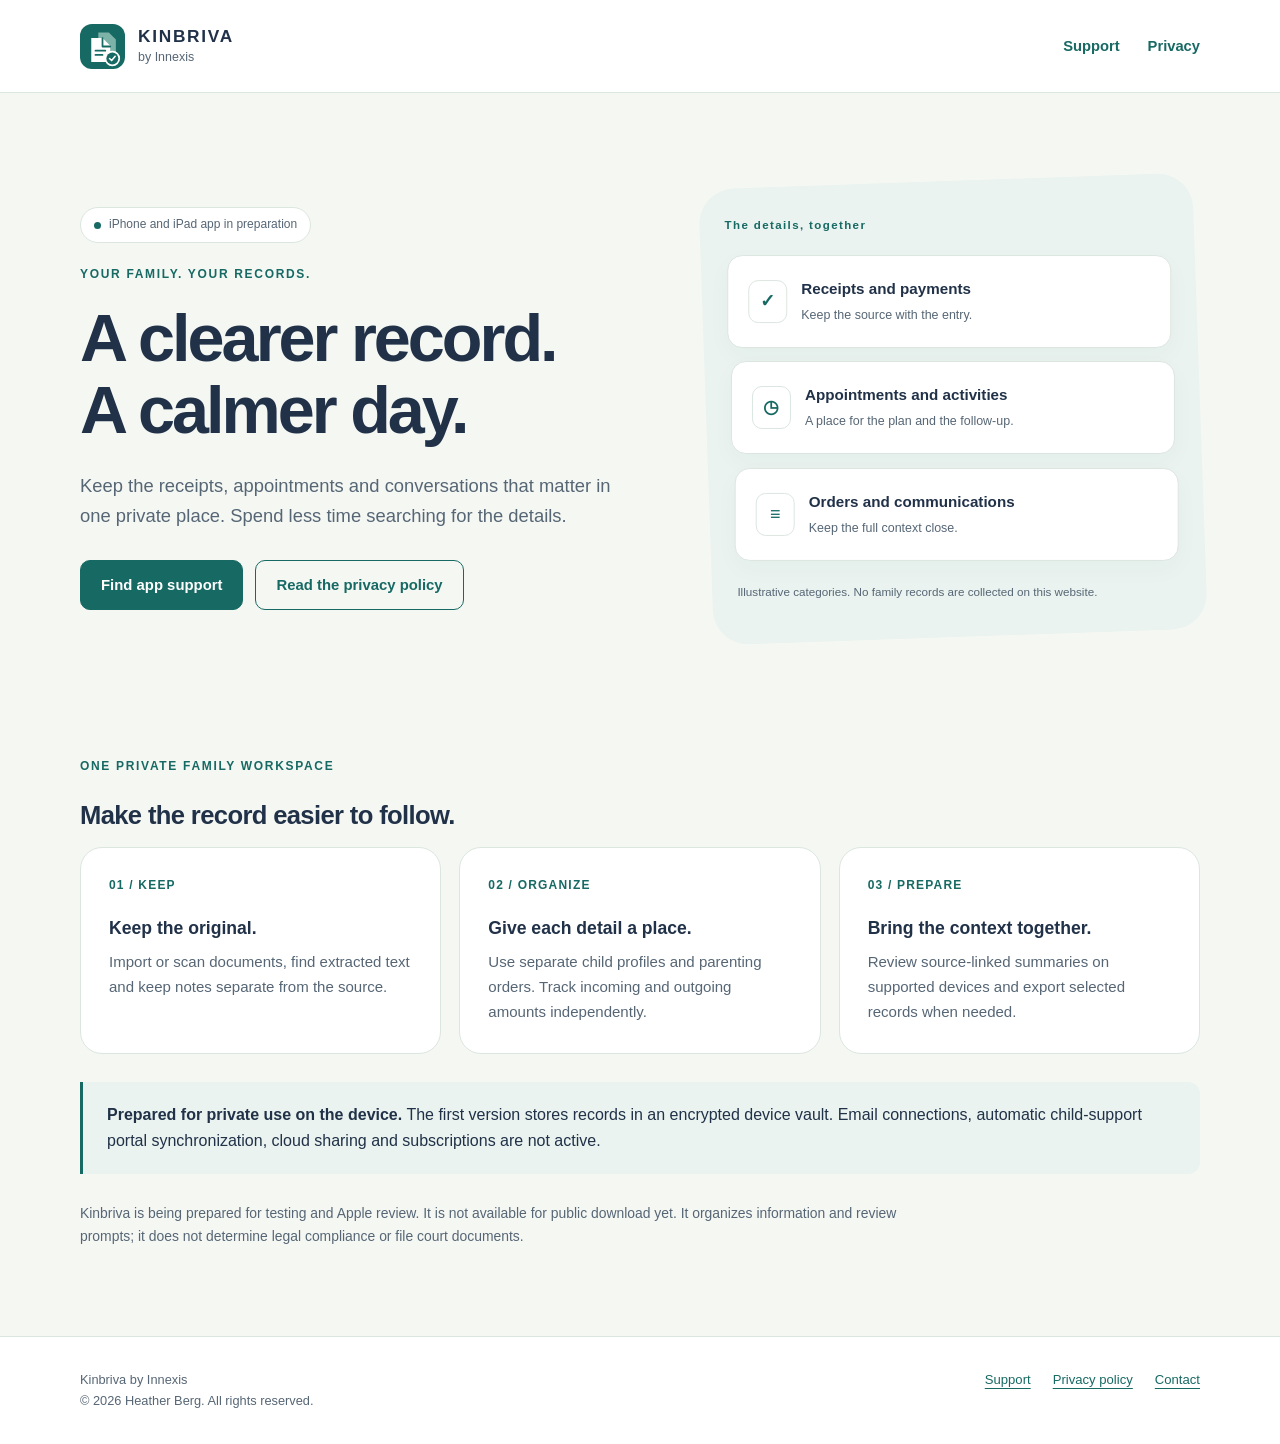
==== index.html @ b79e7692 "Publish approved Kinbriva support and privacy website" ====
<!doctype html>
<html lang="en"><head><meta charset="utf-8"><meta http-equiv="Content-Security-Policy" content="default-src 'none'; style-src 'self'; img-src 'self'; font-src 'self'; base-uri 'none'; form-action 'none'; upgrade-insecure-requests"><meta name="viewport" content="width=device-width,initial-scale=1"><meta name="description" content="Kinbriva by Innexis keeps co-parenting documents, expenses and family schedules together in a private iPhone workspace."><meta name="theme-color" content="#176963"><title>Kinbriva by Innexis · A clearer family record</title><link rel="icon" href="brand.svg" type="image/svg+xml"><link rel="stylesheet" href="styles.css"></head>
<body><a class="skip" href="#main">Skip to content</a><header class="site-header"><div class="wrap header-inner"><a class="brand" href="./" aria-label="Kinbriva home"><img class="brand-icon" src="brand.svg" alt="" width="45" height="45"><span><strong>KINBRIVA</strong><small>by Innexis</small></span></a><nav class="site-nav" aria-label="Main"><a href="support/">Support</a><a href="privacy/">Privacy</a></nav></div></header>
<main id="main"><div class="wrap"><section class="hero" aria-labelledby="hero-title"><div><span class="pill">iPhone and iPad app in preparation</span><p class="eyebrow">Your family. Your records.</p><h1 id="hero-title">A clearer record.<br>A calmer day.</h1><p class="intro">Keep the receipts, appointments and conversations that matter in one private place. Spend less time searching for the details.</p><div class="actions"><a class="button primary" href="support/">Find app support</a><a class="button secondary" href="privacy/">Read the privacy policy</a></div></div><div class="record-stack" aria-label="Illustrative record categories"><p class="record-stack-label">The details, together</p><div class="sample-record"><span class="badge" aria-hidden="true">✓</span><span><strong>Receipts and payments</strong><small>Keep the source with the entry.</small></span></div><div class="sample-record"><span class="badge" aria-hidden="true">◷</span><span><strong>Appointments and activities</strong><small>A place for the plan and the follow-up.</small></span></div><div class="sample-record"><span class="badge" aria-hidden="true">≡</span><span><strong>Orders and communications</strong><small>Keep the full context close.</small></span></div><p class="sample-note">Illustrative categories. No family records are collected on this website.</p></div></section><section class="section" aria-labelledby="features"><p class="eyebrow section-label">One private family workspace</p><h2 id="features">Make the record easier to follow.</h2><div class="feature-grid"><article class="card"><span class="number">01 / KEEP</span><h3>Keep the original.</h3><p>Import or scan documents, find extracted text and keep notes separate from the source.</p></article><article class="card"><span class="number">02 / ORGANIZE</span><h3>Give each detail a place.</h3><p>Use separate child profiles and parenting orders. Track incoming and outgoing amounts independently.</p></article><article class="card"><span class="number">03 / PREPARE</span><h3>Bring the context together.</h3><p>Review source-linked summaries on supported devices and export selected records when needed.</p></article></div><div class="notice"><p><strong>Prepared for private use on the device.</strong> The first version stores records in an encrypted device vault. Email connections, automatic child-support portal synchronization, cloud sharing and subscriptions are not active.</p></div><p class="status-text">Kinbriva is being prepared for testing and Apple review. It is not available for public download yet. It organizes information and review prompts; it does not determine legal compliance or file court documents.</p></section></div></main>
<footer class="site-footer"><div class="wrap footer-inner"><p>Kinbriva by Innexis<br>© 2026 Heather Berg. All rights reserved.</p><nav class="footer-links" aria-label="Footer"><a href="support/">Support</a><a href="privacy/">Privacy policy</a><a href="mailto:heather.knapp83@gmail.com?subject=Kinbriva%20support">Contact</a></nav></div></footer></body></html>
---- styles.css ----
:root{color-scheme:light;--ink:#203148;--muted:#566675;--teal:#176963;--teal-dark:#0e504b;--line:#dce6e0;--paper:#fff;--wash:#f5f7f3;--mint:#eaf3ef;--radius:22px}
*{box-sizing:border-box}html{scroll-behavior:smooth}body{margin:0;background:var(--wash);color:var(--ink);font:16px/1.65 -apple-system,BlinkMacSystemFont,"Segoe UI",sans-serif}a{color:var(--teal);text-underline-offset:4px}a:hover{color:var(--teal-dark)}a:focus-visible,summary:focus-visible{outline:3px solid #b97e19;outline-offset:5px;border-radius:3px}h1,h2,h3,p{margin-top:0}h1{font-size:clamp(2.6rem,5.2vw,4.4rem);line-height:1.08;letter-spacing:-.045em;margin-bottom:24px}h2{font-size:1.6rem;line-height:1.25;letter-spacing:-.025em;margin-bottom:15px}h3{font-size:1.1rem;line-height:1.35;margin-bottom:9px}p{margin-bottom:18px}ul,ol{padding-left:1.35rem}li{padding-left:5px;margin:8px 0}.wrap{width:min(1120px,calc(100% - 56px));margin:auto}.skip{position:absolute;left:16px;top:-90px;padding:10px 20px;background:var(--ink);color:white;z-index:5}.skip:focus{top:12px;color:white}.site-header{border-bottom:1px solid var(--line);background:var(--paper)}.header-inner{min-height:92px;display:flex;align-items:center;justify-content:space-between;gap:24px}.brand{display:flex;align-items:center;gap:13px;text-decoration:none;color:var(--ink)}.brand-icon{width:45px;height:45px;display:block}.brand strong{display:block;font-size:1.08rem;letter-spacing:.1em;line-height:1.3}.brand small{display:block;color:var(--muted);font-size:.78rem;line-height:1.5}.site-nav{display:flex;gap:28px;align-items:center}.site-nav a{font-size:.92rem;text-decoration:none;font-weight:600}.site-nav a[aria-current=page]{text-decoration:underline;text-decoration-thickness:2px}.eyebrow{text-transform:uppercase;letter-spacing:.14em;color:var(--teal);font-size:.75rem;font-weight:750;line-height:1.5;margin-bottom:20px}.hero{padding:88px 0 72px;display:grid;grid-template-columns:1.05fr .95fr;gap:80px;align-items:center}.hero .intro{font-size:1.15rem;color:var(--muted);max-width:39rem}.pill{display:inline-flex;align-items:center;gap:8px;border:1px solid var(--line);background:var(--paper);border-radius:50px;padding:7px 13px;font-size:.75rem;color:var(--muted);margin-bottom:22px}.pill:before{content:"";width:7px;height:7px;background:var(--teal);border-radius:100%}.actions{display:flex;gap:12px;flex-wrap:wrap;margin-top:28px}.button{padding:12px 20px;border-radius:10px;text-decoration:none;font-size:.93rem;font-weight:650;border:1px solid var(--teal);display:inline-block}.button.primary{color:white;background:var(--teal)}.button.primary:hover{background:var(--teal-dark)}.button.secondary{background:transparent}.record-stack{position:relative;padding:35px 25px;background:var(--mint);border-radius:35px;transform:rotate(-2deg)}.record-stack>*{transform:rotate(2deg)}.record-stack-label{font-size:.72rem;font-weight:750;letter-spacing:.12em;color:var(--teal);margin:0 0 20px}.sample-record{display:flex;align-items:center;gap:14px;background:white;border:1px solid #dce6e0;box-shadow:0 8px 25px #20314808;padding:20px;border-radius:15px;margin:13px 0}.sample-record .badge{width:39px;height:43px;border:1px solid var(--line);border-radius:10px;display:grid;place-items:center;font-size:18px;color:var(--teal);font-weight:600}.sample-record strong{font-size:.95rem;display:block}.sample-record small{color:var(--muted);font-size:.78rem}.sample-note{color:var(--muted);font-size:.73rem;margin:21px 0 0}.section{padding:48px 0 70px}.section-label{margin-bottom:25px}.feature-grid{display:grid;grid-template-columns:repeat(3,1fr);gap:18px}.card{padding:28px;background:white;border:1px solid var(--line);border-radius:var(--radius)}.card p{font-size:.94rem;color:var(--muted);margin-bottom:0}.number{font-size:.75rem;font-weight:750;color:var(--teal);letter-spacing:.1em;display:block;margin-bottom:22px}.notice{border-left:3px solid var(--teal);background:var(--mint);border-radius:0 12px 12px 0;padding:20px 24px;margin:28px 0}.notice p:last-child{margin-bottom:0}.status-text{font-size:.87rem;color:var(--muted);max-width:54rem}.page-top{padding:64px 0 30px}.page-top h1{font-size:clamp(2.5rem,5vw,3.6rem)}.page-top .intro{font-size:1.1rem;color:var(--muted);max-width:46rem}.document{max-width:780px;margin:0 auto;padding:0 0 75px}.document section{padding:27px 0;border-bottom:1px solid var(--line)}.document section:last-child{border-bottom:0}.document h2{font-size:1.35rem}.document p,.document li{font-size:1rem}.document .meta{font-size:.85rem;color:var(--muted)}.support-layout{display:grid;grid-template-columns:1.7fr 1fr;gap:40px;align-items:start;padding-bottom:75px}.support-layout h2{margin-top:36px}.support-layout h2:first-child{margin-top:0}.support-aside{position:sticky;top:25px}.support-aside p{font-size:.9rem}.support-aside .button{margin:6px 0 10px}details{padding:21px 0;border-bottom:1px solid var(--line)}summary{cursor:pointer;font-weight:650;font-size:1.02rem;padding-right:16px}details p{padding-top:15px;margin-bottom:0;color:var(--muted);font-size:.95rem}.site-footer{padding:32px 0;background:var(--paper);border-top:1px solid var(--line)}.footer-inner{display:flex;justify-content:space-between;gap:25px}.footer-inner p{margin:0;font-size:.8rem;color:var(--muted)}.footer-links{display:flex;gap:22px;font-size:.82rem}.lead-link{font-weight:600}.muted{color:var(--muted)}.content-link{overflow-wrap:anywhere}@media(max-width:800px){.hero{gap:35px;padding-top:56px;grid-template-columns:1fr}.record-stack{margin:5px 15px 0}.feature-grid{grid-template-columns:1fr}.support-layout{grid-template-columns:1fr}.support-aside{position:static}.footer-inner{flex-direction:column}.section{padding-top:25px}.page-top{padding-top:44px}}@media(max-width:480px){.wrap{width:calc(100% - 36px)}.site-nav{gap:17px}.header-inner{min-height:84px;gap:16px}.brand-icon{width:36px;height:36px}.brand strong{font-size:.91rem}.brand small{font-size:.68rem}.site-nav a{font-size:.8rem}.hero{padding-bottom:42px}.actions .button{width:100%;text-align:center}.record-stack{padding:23px 16px}.card{padding:24px}.page-top h1{font-size:2.45rem}.footer-links{flex-wrap:wrap}}@media(prefers-reduced-motion:reduce){html{scroll-behavior:auto}}@media print{.site-header,.site-footer,.actions,.support-aside{display:none}body{background:#fff;color:#000}.wrap{width:100%}.document{max-width:none}.page-top{padding-top:0}.document section{break-inside:avoid}a{color:inherit}.notice{background:transparent}}
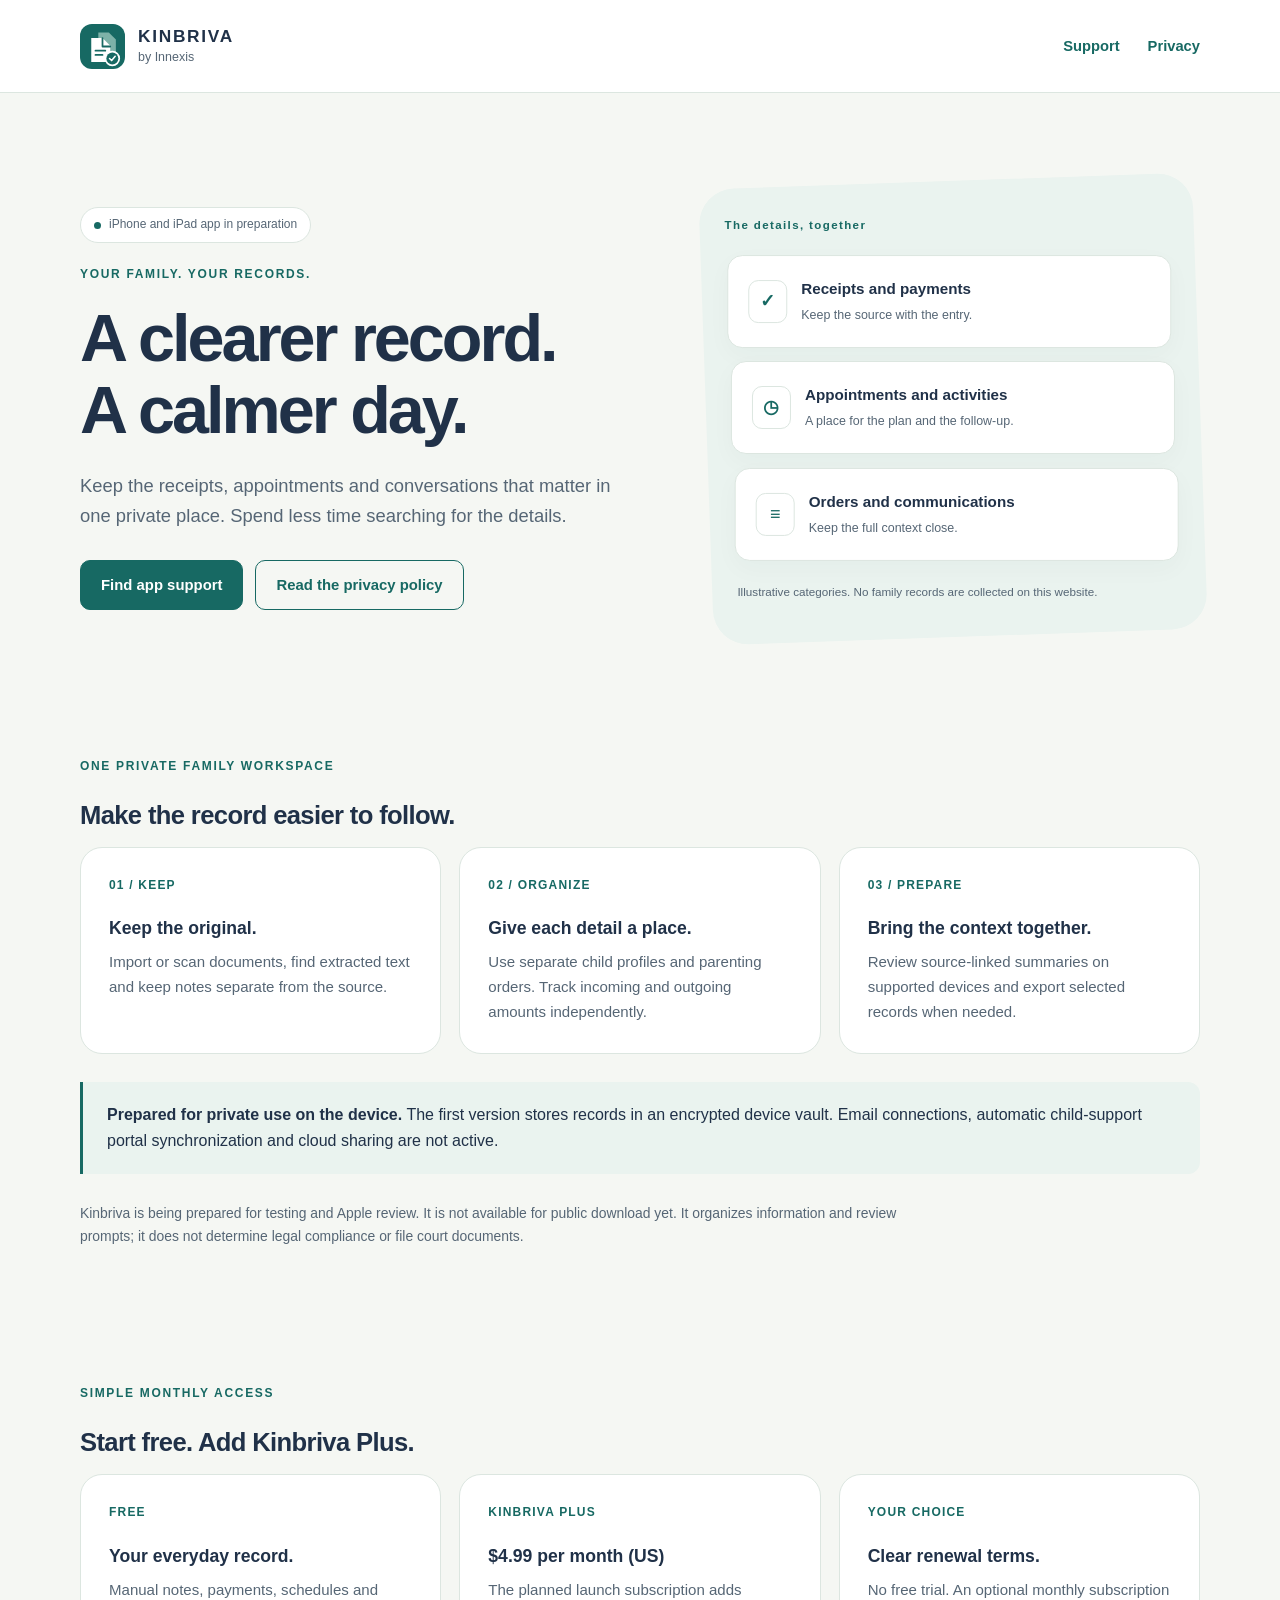
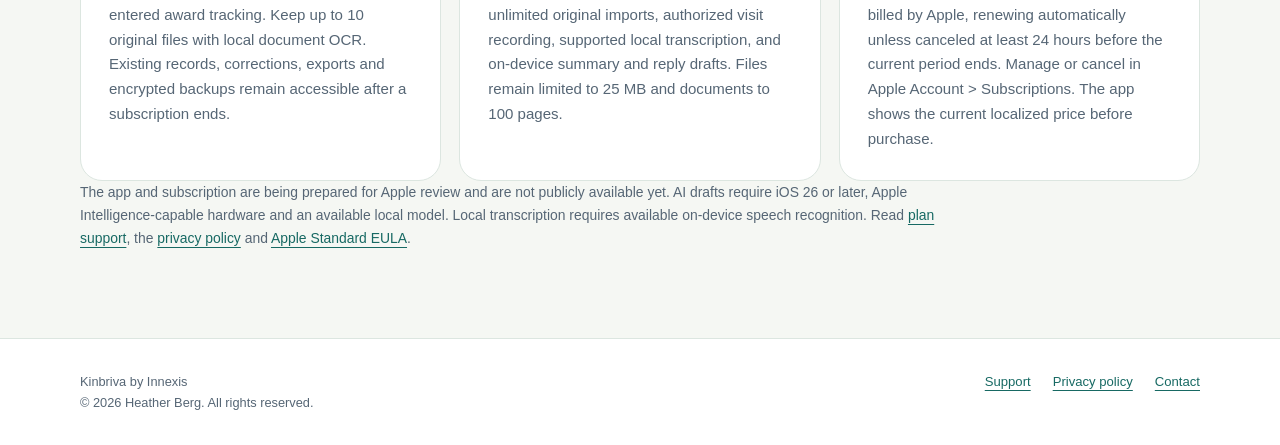
==== commit 092aa56f: "Explain Kinbriva Plus monthly pricing, purchase privacy and cancellation" ====
--- a/index.html
+++ b/index.html
@@ -1,5 +1,5 @@
 <!doctype html>
 <html lang="en"><head><meta charset="utf-8"><meta http-equiv="Content-Security-Policy" content="default-src 'none'; style-src 'self'; img-src 'self'; font-src 'self'; base-uri 'none'; form-action 'none'; upgrade-insecure-requests"><meta name="viewport" content="width=device-width,initial-scale=1"><meta name="description" content="Kinbriva by Innexis keeps co-parenting documents, expenses and family schedules together in a private iPhone workspace."><meta name="theme-color" content="#176963"><title>Kinbriva by Innexis · A clearer family record</title><link rel="icon" href="brand.svg" type="image/svg+xml"><link rel="stylesheet" href="styles.css"></head>
 <body><a class="skip" href="#main">Skip to content</a><header class="site-header"><div class="wrap header-inner"><a class="brand" href="./" aria-label="Kinbriva home"><img class="brand-icon" src="brand.svg" alt="" width="45" height="45"><span><strong>KINBRIVA</strong><small>by Innexis</small></span></a><nav class="site-nav" aria-label="Main"><a href="support/">Support</a><a href="privacy/">Privacy</a></nav></div></header>
-<main id="main"><div class="wrap"><section class="hero" aria-labelledby="hero-title"><div><span class="pill">iPhone and iPad app in preparation</span><p class="eyebrow">Your family. Your records.</p><h1 id="hero-title">A clearer record.<br>A calmer day.</h1><p class="intro">Keep the receipts, appointments and conversations that matter in one private place. Spend less time searching for the details.</p><div class="actions"><a class="button primary" href="support/">Find app support</a><a class="button secondary" href="privacy/">Read the privacy policy</a></div></div><div class="record-stack" aria-label="Illustrative record categories"><p class="record-stack-label">The details, together</p><div class="sample-record"><span class="badge" aria-hidden="true">✓</span><span><strong>Receipts and payments</strong><small>Keep the source with the entry.</small></span></div><div class="sample-record"><span class="badge" aria-hidden="true">◷</span><span><strong>Appointments and activities</strong><small>A place for the plan and the follow-up.</small></span></div><div class="sample-record"><span class="badge" aria-hidden="true">≡</span><span><strong>Orders and communications</strong><small>Keep the full context close.</small></span></div><p class="sample-note">Illustrative categories. No family records are collected on this website.</p></div></section><section class="section" aria-labelledby="features"><p class="eyebrow section-label">One private family workspace</p><h2 id="features">Make the record easier to follow.</h2><div class="feature-grid"><article class="card"><span class="number">01 / KEEP</span><h3>Keep the original.</h3><p>Import or scan documents, find extracted text and keep notes separate from the source.</p></article><article class="card"><span class="number">02 / ORGANIZE</span><h3>Give each detail a place.</h3><p>Use separate child profiles and parenting orders. Track incoming and outgoing amounts independently.</p></article><article class="card"><span class="number">03 / PREPARE</span><h3>Bring the context together.</h3><p>Review source-linked summaries on supported devices and export selected records when needed.</p></article></div><div class="notice"><p><strong>Prepared for private use on the device.</strong> The first version stores records in an encrypted device vault. Email connections, automatic child-support portal synchronization, cloud sharing and subscriptions are not active.</p></div><p class="status-text">Kinbriva is being prepared for testing and Apple review. It is not available for public download yet. It organizes information and review prompts; it does not determine legal compliance or file court documents.</p></section></div></main>
+<main id="main"><div class="wrap"><section class="hero" aria-labelledby="hero-title"><div><span class="pill">iPhone and iPad app in preparation</span><p class="eyebrow">Your family. Your records.</p><h1 id="hero-title">A clearer record.<br>A calmer day.</h1><p class="intro">Keep the receipts, appointments and conversations that matter in one private place. Spend less time searching for the details.</p><div class="actions"><a class="button primary" href="support/">Find app support</a><a class="button secondary" href="privacy/">Read the privacy policy</a></div></div><div class="record-stack" aria-label="Illustrative record categories"><p class="record-stack-label">The details, together</p><div class="sample-record"><span class="badge" aria-hidden="true">✓</span><span><strong>Receipts and payments</strong><small>Keep the source with the entry.</small></span></div><div class="sample-record"><span class="badge" aria-hidden="true">◷</span><span><strong>Appointments and activities</strong><small>A place for the plan and the follow-up.</small></span></div><div class="sample-record"><span class="badge" aria-hidden="true">≡</span><span><strong>Orders and communications</strong><small>Keep the full context close.</small></span></div><p class="sample-note">Illustrative categories. No family records are collected on this website.</p></div></section><section class="section" aria-labelledby="features"><p class="eyebrow section-label">One private family workspace</p><h2 id="features">Make the record easier to follow.</h2><div class="feature-grid"><article class="card"><span class="number">01 / KEEP</span><h3>Keep the original.</h3><p>Import or scan documents, find extracted text and keep notes separate from the source.</p></article><article class="card"><span class="number">02 / ORGANIZE</span><h3>Give each detail a place.</h3><p>Use separate child profiles and parenting orders. Track incoming and outgoing amounts independently.</p></article><article class="card"><span class="number">03 / PREPARE</span><h3>Bring the context together.</h3><p>Review source-linked summaries on supported devices and export selected records when needed.</p></article></div><div class="notice"><p><strong>Prepared for private use on the device.</strong> The first version stores records in an encrypted device vault. Email connections, automatic child-support portal synchronization and cloud sharing are not active.</p></div><p class="status-text">Kinbriva is being prepared for testing and Apple review. It is not available for public download yet. It organizes information and review prompts; it does not determine legal compliance or file court documents.</p></section><section class="section" aria-labelledby="pricing"><p class="eyebrow section-label">Simple monthly access</p><h2 id="pricing">Start free. Add Kinbriva Plus.</h2><div class="feature-grid"><article class="card"><span class="number">FREE</span><h3>Your everyday record.</h3><p>Manual notes, payments, schedules and entered award tracking. Keep up to 10 original files with local document OCR. Existing records, corrections, exports and encrypted backups remain accessible after a subscription ends.</p></article><article class="card"><span class="number">KINBRIVA PLUS</span><h3>$4.99 per month (US)</h3><p>The planned launch subscription adds unlimited original imports, authorized visit recording, supported local transcription, and on-device summary and reply drafts. Files remain limited to 25 MB and documents to 100 pages.</p></article><article class="card"><span class="number">YOUR CHOICE</span><h3>Clear renewal terms.</h3><p>No free trial. An optional monthly subscription billed by Apple, renewing automatically unless canceled at least 24 hours before the current period ends. Manage or cancel in Apple Account &gt; Subscriptions. The app shows the current localized price before purchase.</p></article></div><p class="status-text">The app and subscription are being prepared for Apple review and are not publicly available yet. AI drafts require iOS 26 or later, Apple Intelligence-capable hardware and an available local model. Local transcription requires available on-device speech recognition. Read <a href="support/">plan support</a>, the <a href="privacy/">privacy policy</a> and <a href="https://www.apple.com/legal/internet-services/itunes/dev/stdeula/">Apple Standard EULA</a>.</p></section></div></main>
 <footer class="site-footer"><div class="wrap footer-inner"><p>Kinbriva by Innexis<br>© 2026 Heather Berg. All rights reserved.</p><nav class="footer-links" aria-label="Footer"><a href="support/">Support</a><a href="privacy/">Privacy policy</a><a href="mailto:heather.knapp83@gmail.com?subject=Kinbriva%20support">Contact</a></nav></div></footer></body></html>
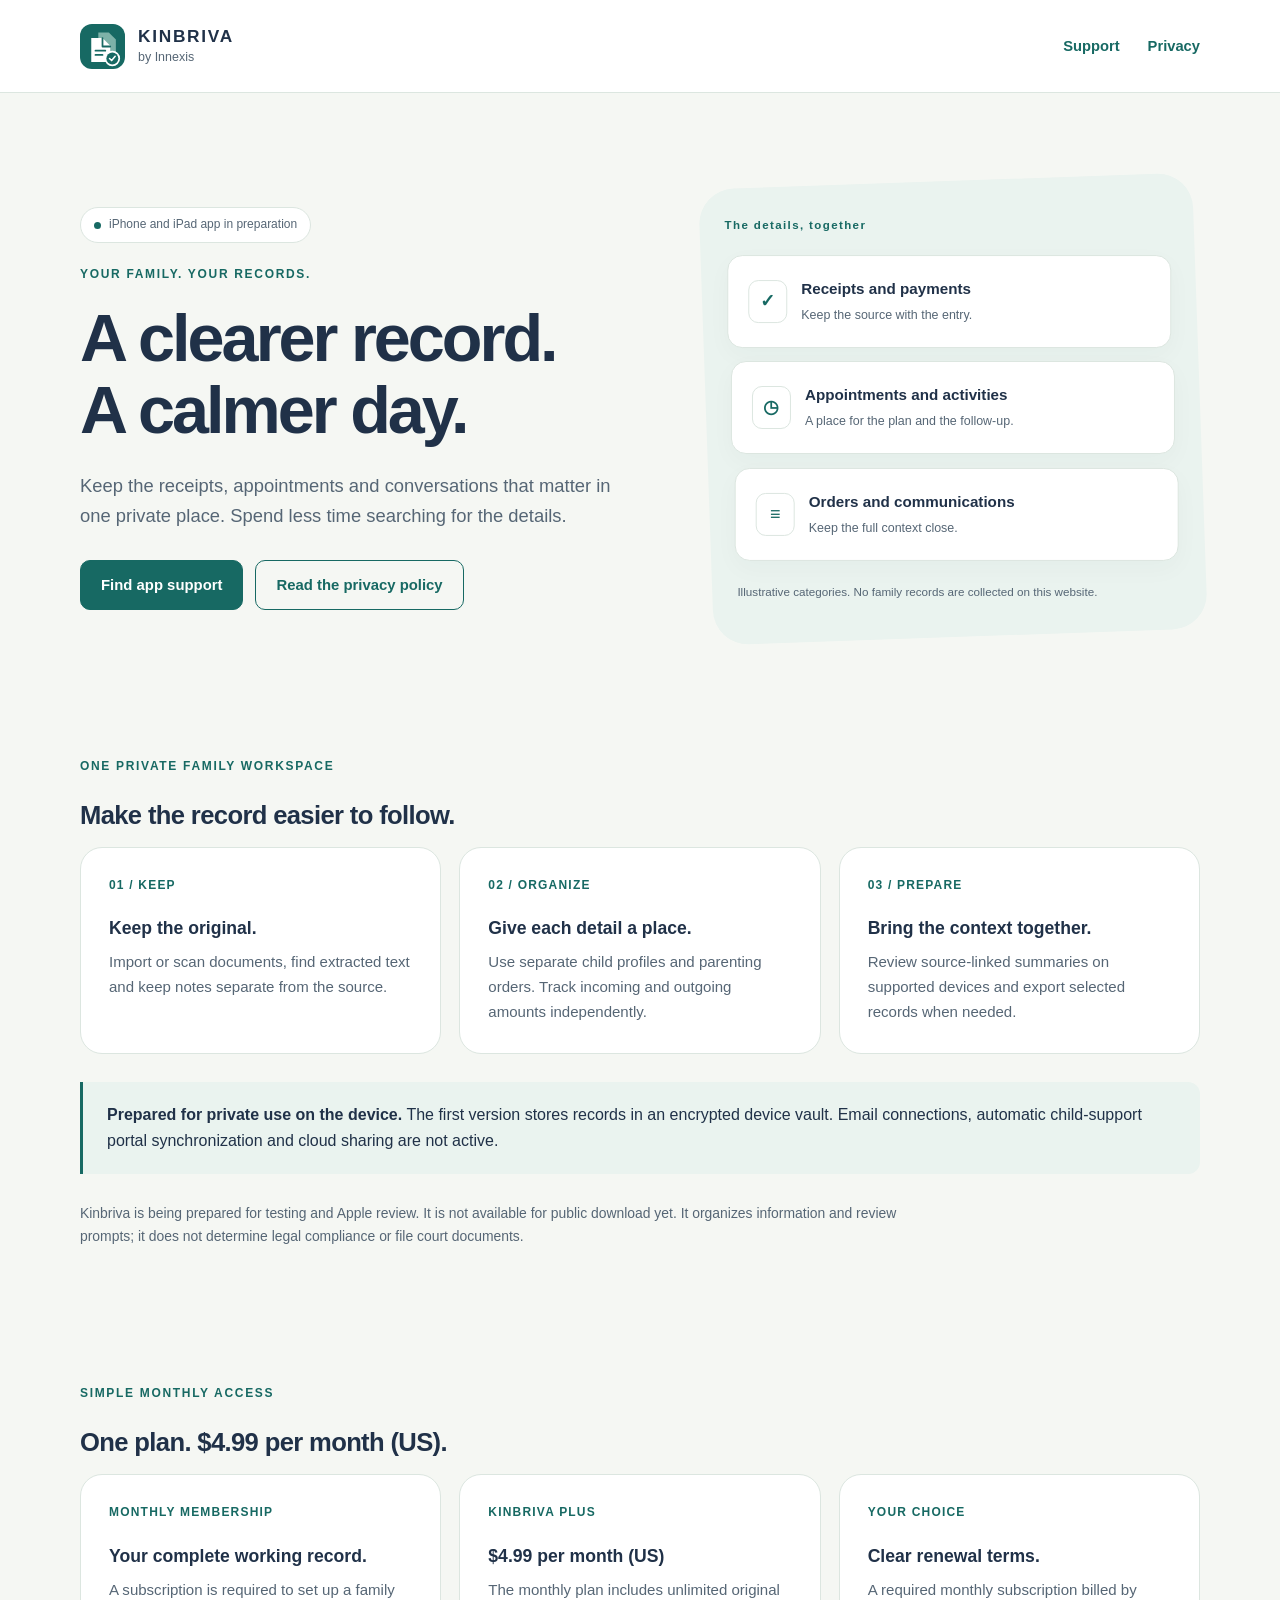
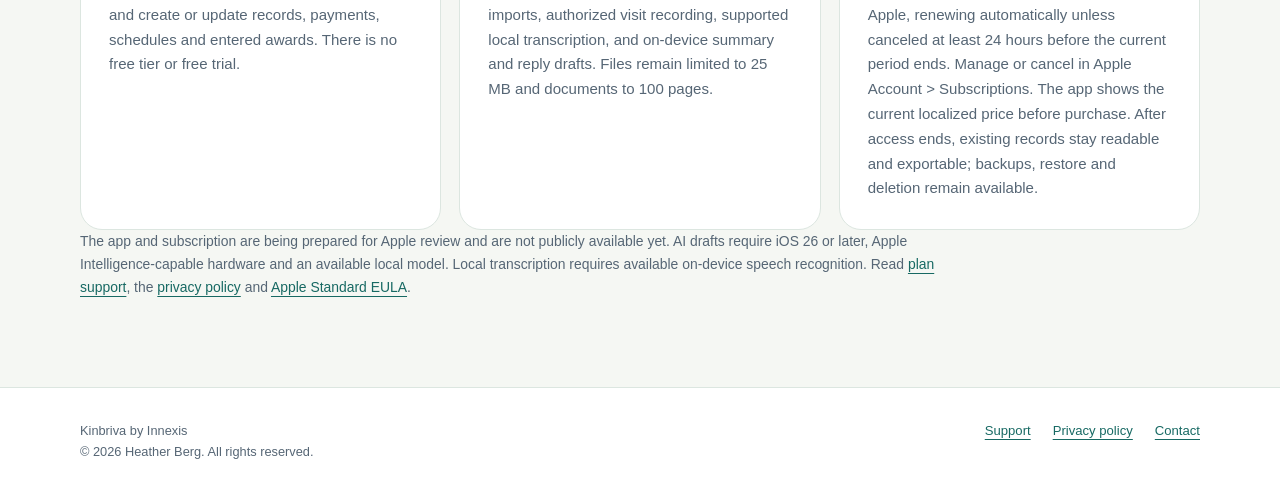
==== commit e3366b1d: "Describe the required Kinbriva $4.99 monthly subscription and retained-record access" ====
--- a/index.html
+++ b/index.html
@@ -1,5 +1,5 @@
 <!doctype html>
 <html lang="en"><head><meta charset="utf-8"><meta http-equiv="Content-Security-Policy" content="default-src 'none'; style-src 'self'; img-src 'self'; font-src 'self'; base-uri 'none'; form-action 'none'; upgrade-insecure-requests"><meta name="viewport" content="width=device-width,initial-scale=1"><meta name="description" content="Kinbriva by Innexis keeps co-parenting documents, expenses and family schedules together in a private iPhone workspace."><meta name="theme-color" content="#176963"><title>Kinbriva by Innexis · A clearer family record</title><link rel="icon" href="brand.svg" type="image/svg+xml"><link rel="stylesheet" href="styles.css"></head>
 <body><a class="skip" href="#main">Skip to content</a><header class="site-header"><div class="wrap header-inner"><a class="brand" href="./" aria-label="Kinbriva home"><img class="brand-icon" src="brand.svg" alt="" width="45" height="45"><span><strong>KINBRIVA</strong><small>by Innexis</small></span></a><nav class="site-nav" aria-label="Main"><a href="support/">Support</a><a href="privacy/">Privacy</a></nav></div></header>
-<main id="main"><div class="wrap"><section class="hero" aria-labelledby="hero-title"><div><span class="pill">iPhone and iPad app in preparation</span><p class="eyebrow">Your family. Your records.</p><h1 id="hero-title">A clearer record.<br>A calmer day.</h1><p class="intro">Keep the receipts, appointments and conversations that matter in one private place. Spend less time searching for the details.</p><div class="actions"><a class="button primary" href="support/">Find app support</a><a class="button secondary" href="privacy/">Read the privacy policy</a></div></div><div class="record-stack" aria-label="Illustrative record categories"><p class="record-stack-label">The details, together</p><div class="sample-record"><span class="badge" aria-hidden="true">✓</span><span><strong>Receipts and payments</strong><small>Keep the source with the entry.</small></span></div><div class="sample-record"><span class="badge" aria-hidden="true">◷</span><span><strong>Appointments and activities</strong><small>A place for the plan and the follow-up.</small></span></div><div class="sample-record"><span class="badge" aria-hidden="true">≡</span><span><strong>Orders and communications</strong><small>Keep the full context close.</small></span></div><p class="sample-note">Illustrative categories. No family records are collected on this website.</p></div></section><section class="section" aria-labelledby="features"><p class="eyebrow section-label">One private family workspace</p><h2 id="features">Make the record easier to follow.</h2><div class="feature-grid"><article class="card"><span class="number">01 / KEEP</span><h3>Keep the original.</h3><p>Import or scan documents, find extracted text and keep notes separate from the source.</p></article><article class="card"><span class="number">02 / ORGANIZE</span><h3>Give each detail a place.</h3><p>Use separate child profiles and parenting orders. Track incoming and outgoing amounts independently.</p></article><article class="card"><span class="number">03 / PREPARE</span><h3>Bring the context together.</h3><p>Review source-linked summaries on supported devices and export selected records when needed.</p></article></div><div class="notice"><p><strong>Prepared for private use on the device.</strong> The first version stores records in an encrypted device vault. Email connections, automatic child-support portal synchronization and cloud sharing are not active.</p></div><p class="status-text">Kinbriva is being prepared for testing and Apple review. It is not available for public download yet. It organizes information and review prompts; it does not determine legal compliance or file court documents.</p></section><section class="section" aria-labelledby="pricing"><p class="eyebrow section-label">Simple monthly access</p><h2 id="pricing">Start free. Add Kinbriva Plus.</h2><div class="feature-grid"><article class="card"><span class="number">FREE</span><h3>Your everyday record.</h3><p>Manual notes, payments, schedules and entered award tracking. Keep up to 10 original files with local document OCR. Existing records, corrections, exports and encrypted backups remain accessible after a subscription ends.</p></article><article class="card"><span class="number">KINBRIVA PLUS</span><h3>$4.99 per month (US)</h3><p>The planned launch subscription adds unlimited original imports, authorized visit recording, supported local transcription, and on-device summary and reply drafts. Files remain limited to 25 MB and documents to 100 pages.</p></article><article class="card"><span class="number">YOUR CHOICE</span><h3>Clear renewal terms.</h3><p>No free trial. An optional monthly subscription billed by Apple, renewing automatically unless canceled at least 24 hours before the current period ends. Manage or cancel in Apple Account &gt; Subscriptions. The app shows the current localized price before purchase.</p></article></div><p class="status-text">The app and subscription are being prepared for Apple review and are not publicly available yet. AI drafts require iOS 26 or later, Apple Intelligence-capable hardware and an available local model. Local transcription requires available on-device speech recognition. Read <a href="support/">plan support</a>, the <a href="privacy/">privacy policy</a> and <a href="https://www.apple.com/legal/internet-services/itunes/dev/stdeula/">Apple Standard EULA</a>.</p></section></div></main>
+<main id="main"><div class="wrap"><section class="hero" aria-labelledby="hero-title"><div><span class="pill">iPhone and iPad app in preparation</span><p class="eyebrow">Your family. Your records.</p><h1 id="hero-title">A clearer record.<br>A calmer day.</h1><p class="intro">Keep the receipts, appointments and conversations that matter in one private place. Spend less time searching for the details.</p><div class="actions"><a class="button primary" href="support/">Find app support</a><a class="button secondary" href="privacy/">Read the privacy policy</a></div></div><div class="record-stack" aria-label="Illustrative record categories"><p class="record-stack-label">The details, together</p><div class="sample-record"><span class="badge" aria-hidden="true">✓</span><span><strong>Receipts and payments</strong><small>Keep the source with the entry.</small></span></div><div class="sample-record"><span class="badge" aria-hidden="true">◷</span><span><strong>Appointments and activities</strong><small>A place for the plan and the follow-up.</small></span></div><div class="sample-record"><span class="badge" aria-hidden="true">≡</span><span><strong>Orders and communications</strong><small>Keep the full context close.</small></span></div><p class="sample-note">Illustrative categories. No family records are collected on this website.</p></div></section><section class="section" aria-labelledby="features"><p class="eyebrow section-label">One private family workspace</p><h2 id="features">Make the record easier to follow.</h2><div class="feature-grid"><article class="card"><span class="number">01 / KEEP</span><h3>Keep the original.</h3><p>Import or scan documents, find extracted text and keep notes separate from the source.</p></article><article class="card"><span class="number">02 / ORGANIZE</span><h3>Give each detail a place.</h3><p>Use separate child profiles and parenting orders. Track incoming and outgoing amounts independently.</p></article><article class="card"><span class="number">03 / PREPARE</span><h3>Bring the context together.</h3><p>Review source-linked summaries on supported devices and export selected records when needed.</p></article></div><div class="notice"><p><strong>Prepared for private use on the device.</strong> The first version stores records in an encrypted device vault. Email connections, automatic child-support portal synchronization and cloud sharing are not active.</p></div><p class="status-text">Kinbriva is being prepared for testing and Apple review. It is not available for public download yet. It organizes information and review prompts; it does not determine legal compliance or file court documents.</p></section><section class="section" aria-labelledby="pricing"><p class="eyebrow section-label">Simple monthly access</p><h2 id="pricing">One plan. $4.99 per month (US).</h2><div class="feature-grid"><article class="card"><span class="number">MONTHLY MEMBERSHIP</span><h3>Your complete working record.</h3><p>A subscription is required to set up a family and create or update records, payments, schedules and entered awards. There is no free tier or free trial.</p></article><article class="card"><span class="number">KINBRIVA PLUS</span><h3>$4.99 per month (US)</h3><p>The monthly plan includes unlimited original imports, authorized visit recording, supported local transcription, and on-device summary and reply drafts. Files remain limited to 25 MB and documents to 100 pages.</p></article><article class="card"><span class="number">YOUR CHOICE</span><h3>Clear renewal terms.</h3><p>A required monthly subscription billed by Apple, renewing automatically unless canceled at least 24 hours before the current period ends. Manage or cancel in Apple Account &gt; Subscriptions. The app shows the current localized price before purchase. After access ends, existing records stay readable and exportable; backups, restore and deletion remain available.</p></article></div><p class="status-text">The app and subscription are being prepared for Apple review and are not publicly available yet. AI drafts require iOS 26 or later, Apple Intelligence-capable hardware and an available local model. Local transcription requires available on-device speech recognition. Read <a href="support/">plan support</a>, the <a href="privacy/">privacy policy</a> and <a href="https://www.apple.com/legal/internet-services/itunes/dev/stdeula/">Apple Standard EULA</a>.</p></section></div></main>
 <footer class="site-footer"><div class="wrap footer-inner"><p>Kinbriva by Innexis<br>© 2026 Heather Berg. All rights reserved.</p><nav class="footer-links" aria-label="Footer"><a href="support/">Support</a><a href="privacy/">Privacy policy</a><a href="mailto:heather.knapp83@gmail.com?subject=Kinbriva%20support">Contact</a></nav></div></footer></body></html>
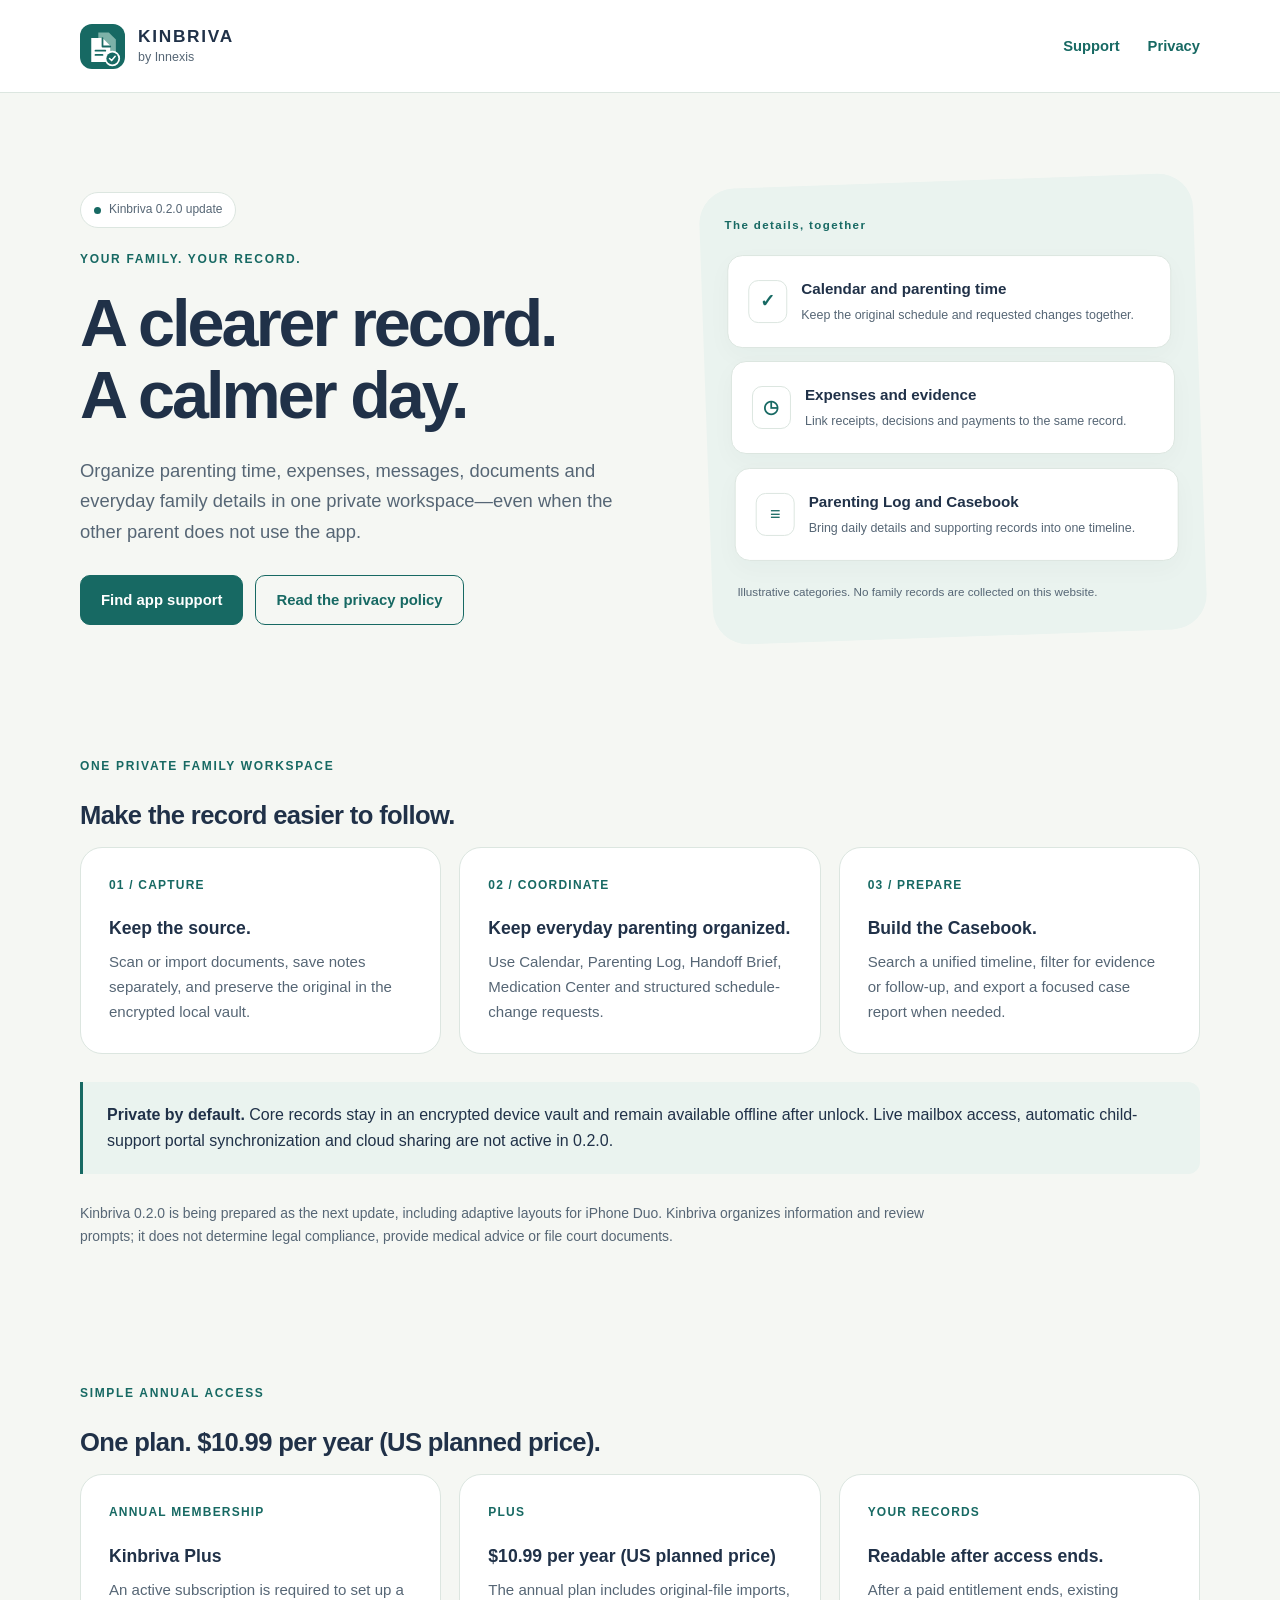
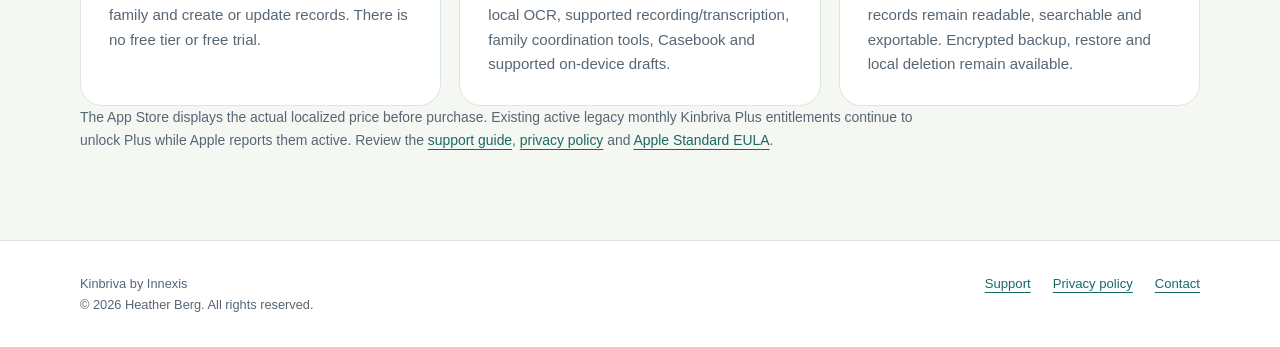
==== commit d66e9884: "Prepare Kinbriva 0.2.0 index.html" ====
--- a/index.html
+++ b/index.html
@@ -1,5 +1,7 @@
 <!doctype html>
-<html lang="en"><head><meta charset="utf-8"><meta http-equiv="Content-Security-Policy" content="default-src 'none'; style-src 'self'; img-src 'self'; font-src 'self'; base-uri 'none'; form-action 'none'; upgrade-insecure-requests"><meta name="viewport" content="width=device-width,initial-scale=1"><meta name="description" content="Kinbriva by Innexis keeps co-parenting documents, expenses and family schedules together in a private iPhone workspace."><meta name="theme-color" content="#176963"><title>Kinbriva by Innexis · A clearer family record</title><link rel="icon" href="brand.svg" type="image/svg+xml"><link rel="stylesheet" href="styles.css"></head>
+<html lang="en"><head><meta charset="utf-8"><meta http-equiv="Content-Security-Policy" content="default-src 'none'; style-src 'self'; img-src 'self'; font-src 'self'; base-uri 'none'; form-action 'none'; upgrade-insecure-requests"><meta name="viewport" content="width=device-width,initial-scale=1"><meta name="description" content="Kinbriva by Innexis keeps family records, schedules, expenses and evidence organized in a private iPhone and iPad workspace."><meta name="theme-color" content="#176963"><title>Kinbriva by Innexis · A clearer family record</title><link rel="icon" href="brand.svg" type="image/svg+xml"><link rel="stylesheet" href="styles.css"></head>
 <body><a class="skip" href="#main">Skip to content</a><header class="site-header"><div class="wrap header-inner"><a class="brand" href="./" aria-label="Kinbriva home"><img class="brand-icon" src="brand.svg" alt="" width="45" height="45"><span><strong>KINBRIVA</strong><small>by Innexis</small></span></a><nav class="site-nav" aria-label="Main"><a href="support/">Support</a><a href="privacy/">Privacy</a></nav></div></header>
-<main id="main"><div class="wrap"><section class="hero" aria-labelledby="hero-title"><div><span class="pill">iPhone and iPad app in preparation</span><p class="eyebrow">Your family. Your records.</p><h1 id="hero-title">A clearer record.<br>A calmer day.</h1><p class="intro">Keep the receipts, appointments and conversations that matter in one private place. Spend less time searching for the details.</p><div class="actions"><a class="button primary" href="support/">Find app support</a><a class="button secondary" href="privacy/">Read the privacy policy</a></div></div><div class="record-stack" aria-label="Illustrative record categories"><p class="record-stack-label">The details, together</p><div class="sample-record"><span class="badge" aria-hidden="true">✓</span><span><strong>Receipts and payments</strong><small>Keep the source with the entry.</small></span></div><div class="sample-record"><span class="badge" aria-hidden="true">◷</span><span><strong>Appointments and activities</strong><small>A place for the plan and the follow-up.</small></span></div><div class="sample-record"><span class="badge" aria-hidden="true">≡</span><span><strong>Orders and communications</strong><small>Keep the full context close.</small></span></div><p class="sample-note">Illustrative categories. No family records are collected on this website.</p></div></section><section class="section" aria-labelledby="features"><p class="eyebrow section-label">One private family workspace</p><h2 id="features">Make the record easier to follow.</h2><div class="feature-grid"><article class="card"><span class="number">01 / KEEP</span><h3>Keep the original.</h3><p>Import or scan documents, find extracted text and keep notes separate from the source.</p></article><article class="card"><span class="number">02 / ORGANIZE</span><h3>Give each detail a place.</h3><p>Use separate child profiles and parenting orders. Track incoming and outgoing amounts independently.</p></article><article class="card"><span class="number">03 / PREPARE</span><h3>Bring the context together.</h3><p>Review source-linked summaries on supported devices and export selected records when needed.</p></article></div><div class="notice"><p><strong>Prepared for private use on the device.</strong> The first version stores records in an encrypted device vault. Email connections, automatic child-support portal synchronization and cloud sharing are not active.</p></div><p class="status-text">Kinbriva is being prepared for testing and Apple review. It is not available for public download yet. It organizes information and review prompts; it does not determine legal compliance or file court documents.</p></section><section class="section" aria-labelledby="pricing"><p class="eyebrow section-label">Simple monthly access</p><h2 id="pricing">One plan. $4.99 per month (US).</h2><div class="feature-grid"><article class="card"><span class="number">MONTHLY MEMBERSHIP</span><h3>Your complete working record.</h3><p>A subscription is required to set up a family and create or update records, payments, schedules and entered awards. There is no free tier or free trial.</p></article><article class="card"><span class="number">KINBRIVA PLUS</span><h3>$4.99 per month (US)</h3><p>The monthly plan includes unlimited original imports, authorized visit recording, supported local transcription, and on-device summary and reply drafts. Files remain limited to 25 MB and documents to 100 pages.</p></article><article class="card"><span class="number">YOUR CHOICE</span><h3>Clear renewal terms.</h3><p>A required monthly subscription billed by Apple, renewing automatically unless canceled at least 24 hours before the current period ends. Manage or cancel in Apple Account &gt; Subscriptions. The app shows the current localized price before purchase. After access ends, existing records stay readable and exportable; backups, restore and deletion remain available.</p></article></div><p class="status-text">The app and subscription are being prepared for Apple review and are not publicly available yet. AI drafts require iOS 26 or later, Apple Intelligence-capable hardware and an available local model. Local transcription requires available on-device speech recognition. Read <a href="support/">plan support</a>, the <a href="privacy/">privacy policy</a> and <a href="https://www.apple.com/legal/internet-services/itunes/dev/stdeula/">Apple Standard EULA</a>.</p></section></div></main>
+<main id="main"><div class="wrap"><section class="hero" aria-labelledby="hero-title"><div><span class="pill">Kinbriva 0.2.0 update</span><p class="eyebrow">Your family. Your record.</p><h1 id="hero-title">A clearer record.<br>A calmer day.</h1><p class="intro">Organize parenting time, expenses, messages, documents and everyday family details in one private workspace—even when the other parent does not use the app.</p><div class="actions"><a class="button primary" href="support/">Find app support</a><a class="button secondary" href="privacy/">Read the privacy policy</a></div></div><div class="record-stack" aria-label="Illustrative record categories"><p class="record-stack-label">The details, together</p><div class="sample-record"><span class="badge" aria-hidden="true">✓</span><span><strong>Calendar and parenting time</strong><small>Keep the original schedule and requested changes together.</small></span></div><div class="sample-record"><span class="badge" aria-hidden="true">◷</span><span><strong>Expenses and evidence</strong><small>Link receipts, decisions and payments to the same record.</small></span></div><div class="sample-record"><span class="badge" aria-hidden="true">≡</span><span><strong>Parenting Log and Casebook</strong><small>Bring daily details and supporting records into one timeline.</small></span></div><p class="sample-note">Illustrative categories. No family records are collected on this website.</p></div></section>
+<section class="section" aria-labelledby="features"><p class="eyebrow section-label">One private family workspace</p><h2 id="features">Make the record easier to follow.</h2><div class="feature-grid"><article class="card"><span class="number">01 / CAPTURE</span><h3>Keep the source.</h3><p>Scan or import documents, save notes separately, and preserve the original in the encrypted local vault.</p></article><article class="card"><span class="number">02 / COORDINATE</span><h3>Keep everyday parenting organized.</h3><p>Use Calendar, Parenting Log, Handoff Brief, Medication Center and structured schedule-change requests.</p></article><article class="card"><span class="number">03 / PREPARE</span><h3>Build the Casebook.</h3><p>Search a unified timeline, filter for evidence or follow-up, and export a focused case report when needed.</p></article></div><div class="notice"><p><strong>Private by default.</strong> Core records stay in an encrypted device vault and remain available offline after unlock. Live mailbox access, automatic child-support portal synchronization and cloud sharing are not active in 0.2.0.</p></div><p class="status-text">Kinbriva 0.2.0 is being prepared as the next update, including adaptive layouts for iPhone Duo. Kinbriva organizes information and review prompts; it does not determine legal compliance, provide medical advice or file court documents.</p></section>
+<section class="section" aria-labelledby="pricing"><p class="eyebrow section-label">Simple annual access</p><h2 id="pricing">One plan. $10.99 per year (US planned price).</h2><div class="feature-grid"><article class="card"><span class="number">ANNUAL MEMBERSHIP</span><h3>Kinbriva Plus</h3><p>An active subscription is required to set up a family and create or update records. There is no free tier or free trial.</p></article><article class="card"><span class="number">PLUS</span><h3>$10.99 per year (US planned price)</h3><p>The annual plan includes original-file imports, local OCR, supported recording/transcription, family coordination tools, Casebook and supported on-device drafts.</p></article><article class="card"><span class="number">YOUR RECORDS</span><h3>Readable after access ends.</h3><p>After a paid entitlement ends, existing records remain readable, searchable and exportable. Encrypted backup, restore and local deletion remain available.</p></article></div><p class="status-text">The App Store displays the actual localized price before purchase. Existing active legacy monthly Kinbriva Plus entitlements continue to unlock Plus while Apple reports them active. Review the <a href="support/">support guide</a>, <a href="privacy/">privacy policy</a> and <a href="https://www.apple.com/legal/internet-services/itunes/dev/stdeula/">Apple Standard EULA</a>.</p></section></div></main>
 <footer class="site-footer"><div class="wrap footer-inner"><p>Kinbriva by Innexis<br>© 2026 Heather Berg. All rights reserved.</p><nav class="footer-links" aria-label="Footer"><a href="support/">Support</a><a href="privacy/">Privacy policy</a><a href="mailto:heather.knapp83@gmail.com?subject=Kinbriva%20support">Contact</a></nav></div></footer></body></html>
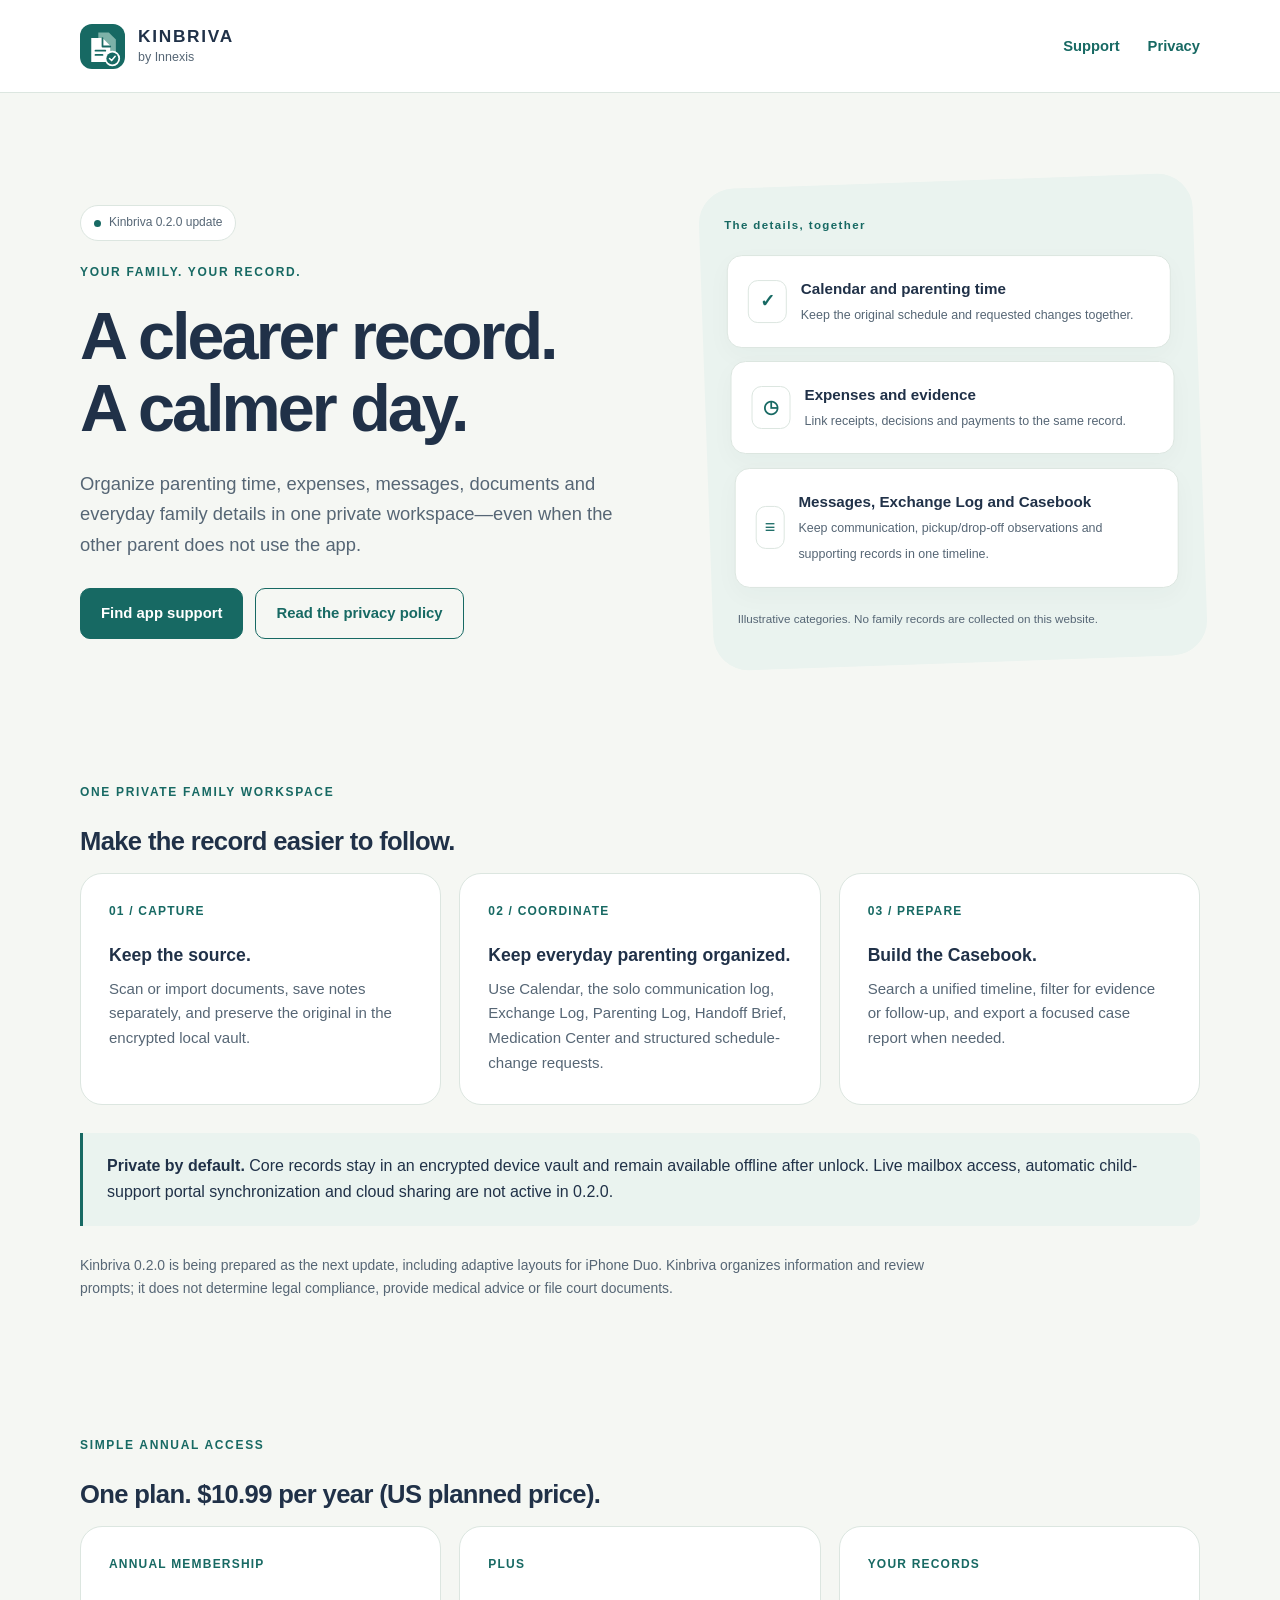
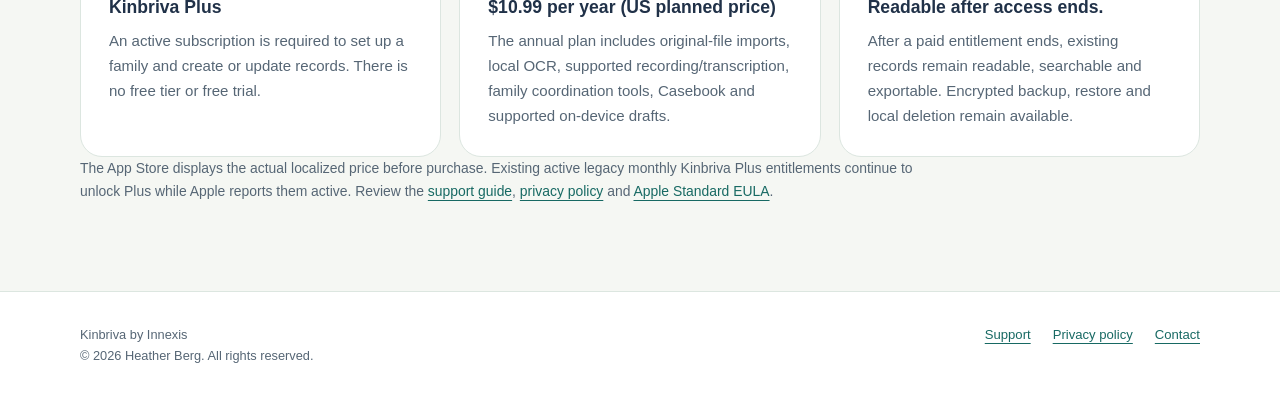
==== commit 94ccad4a: "Sync Kinbriva 0.2 communication and Exchange Log index.html" ====
--- a/index.html
+++ b/index.html
@@ -1,7 +1,7 @@
 <!doctype html>
 <html lang="en"><head><meta charset="utf-8"><meta http-equiv="Content-Security-Policy" content="default-src 'none'; style-src 'self'; img-src 'self'; font-src 'self'; base-uri 'none'; form-action 'none'; upgrade-insecure-requests"><meta name="viewport" content="width=device-width,initial-scale=1"><meta name="description" content="Kinbriva by Innexis keeps family records, schedules, expenses and evidence organized in a private iPhone and iPad workspace."><meta name="theme-color" content="#176963"><title>Kinbriva by Innexis · A clearer family record</title><link rel="icon" href="brand.svg" type="image/svg+xml"><link rel="stylesheet" href="styles.css"></head>
 <body><a class="skip" href="#main">Skip to content</a><header class="site-header"><div class="wrap header-inner"><a class="brand" href="./" aria-label="Kinbriva home"><img class="brand-icon" src="brand.svg" alt="" width="45" height="45"><span><strong>KINBRIVA</strong><small>by Innexis</small></span></a><nav class="site-nav" aria-label="Main"><a href="support/">Support</a><a href="privacy/">Privacy</a></nav></div></header>
-<main id="main"><div class="wrap"><section class="hero" aria-labelledby="hero-title"><div><span class="pill">Kinbriva 0.2.0 update</span><p class="eyebrow">Your family. Your record.</p><h1 id="hero-title">A clearer record.<br>A calmer day.</h1><p class="intro">Organize parenting time, expenses, messages, documents and everyday family details in one private workspace—even when the other parent does not use the app.</p><div class="actions"><a class="button primary" href="support/">Find app support</a><a class="button secondary" href="privacy/">Read the privacy policy</a></div></div><div class="record-stack" aria-label="Illustrative record categories"><p class="record-stack-label">The details, together</p><div class="sample-record"><span class="badge" aria-hidden="true">✓</span><span><strong>Calendar and parenting time</strong><small>Keep the original schedule and requested changes together.</small></span></div><div class="sample-record"><span class="badge" aria-hidden="true">◷</span><span><strong>Expenses and evidence</strong><small>Link receipts, decisions and payments to the same record.</small></span></div><div class="sample-record"><span class="badge" aria-hidden="true">≡</span><span><strong>Parenting Log and Casebook</strong><small>Bring daily details and supporting records into one timeline.</small></span></div><p class="sample-note">Illustrative categories. No family records are collected on this website.</p></div></section>
-<section class="section" aria-labelledby="features"><p class="eyebrow section-label">One private family workspace</p><h2 id="features">Make the record easier to follow.</h2><div class="feature-grid"><article class="card"><span class="number">01 / CAPTURE</span><h3>Keep the source.</h3><p>Scan or import documents, save notes separately, and preserve the original in the encrypted local vault.</p></article><article class="card"><span class="number">02 / COORDINATE</span><h3>Keep everyday parenting organized.</h3><p>Use Calendar, Parenting Log, Handoff Brief, Medication Center and structured schedule-change requests.</p></article><article class="card"><span class="number">03 / PREPARE</span><h3>Build the Casebook.</h3><p>Search a unified timeline, filter for evidence or follow-up, and export a focused case report when needed.</p></article></div><div class="notice"><p><strong>Private by default.</strong> Core records stay in an encrypted device vault and remain available offline after unlock. Live mailbox access, automatic child-support portal synchronization and cloud sharing are not active in 0.2.0.</p></div><p class="status-text">Kinbriva 0.2.0 is being prepared as the next update, including adaptive layouts for iPhone Duo. Kinbriva organizes information and review prompts; it does not determine legal compliance, provide medical advice or file court documents.</p></section>
+<main id="main"><div class="wrap"><section class="hero" aria-labelledby="hero-title"><div><span class="pill">Kinbriva 0.2.0 update</span><p class="eyebrow">Your family. Your record.</p><h1 id="hero-title">A clearer record.<br>A calmer day.</h1><p class="intro">Organize parenting time, expenses, messages, documents and everyday family details in one private workspace—even when the other parent does not use the app.</p><div class="actions"><a class="button primary" href="support/">Find app support</a><a class="button secondary" href="privacy/">Read the privacy policy</a></div></div><div class="record-stack" aria-label="Illustrative record categories"><p class="record-stack-label">The details, together</p><div class="sample-record"><span class="badge" aria-hidden="true">✓</span><span><strong>Calendar and parenting time</strong><small>Keep the original schedule and requested changes together.</small></span></div><div class="sample-record"><span class="badge" aria-hidden="true">◷</span><span><strong>Expenses and evidence</strong><small>Link receipts, decisions and payments to the same record.</small></span></div><div class="sample-record"><span class="badge" aria-hidden="true">≡</span><span><strong>Messages, Exchange Log and Casebook</strong><small>Keep communication, pickup/drop-off observations and supporting records in one timeline.</small></span></div><p class="sample-note">Illustrative categories. No family records are collected on this website.</p></div></section>
+<section class="section" aria-labelledby="features"><p class="eyebrow section-label">One private family workspace</p><h2 id="features">Make the record easier to follow.</h2><div class="feature-grid"><article class="card"><span class="number">01 / CAPTURE</span><h3>Keep the source.</h3><p>Scan or import documents, save notes separately, and preserve the original in the encrypted local vault.</p></article><article class="card"><span class="number">02 / COORDINATE</span><h3>Keep everyday parenting organized.</h3><p>Use Calendar, the solo communication log, Exchange Log, Parenting Log, Handoff Brief, Medication Center and structured schedule-change requests.</p></article><article class="card"><span class="number">03 / PREPARE</span><h3>Build the Casebook.</h3><p>Search a unified timeline, filter for evidence or follow-up, and export a focused case report when needed.</p></article></div><div class="notice"><p><strong>Private by default.</strong> Core records stay in an encrypted device vault and remain available offline after unlock. Live mailbox access, automatic child-support portal synchronization and cloud sharing are not active in 0.2.0.</p></div><p class="status-text">Kinbriva 0.2.0 is being prepared as the next update, including adaptive layouts for iPhone Duo. Kinbriva organizes information and review prompts; it does not determine legal compliance, provide medical advice or file court documents.</p></section>
 <section class="section" aria-labelledby="pricing"><p class="eyebrow section-label">Simple annual access</p><h2 id="pricing">One plan. $10.99 per year (US planned price).</h2><div class="feature-grid"><article class="card"><span class="number">ANNUAL MEMBERSHIP</span><h3>Kinbriva Plus</h3><p>An active subscription is required to set up a family and create or update records. There is no free tier or free trial.</p></article><article class="card"><span class="number">PLUS</span><h3>$10.99 per year (US planned price)</h3><p>The annual plan includes original-file imports, local OCR, supported recording/transcription, family coordination tools, Casebook and supported on-device drafts.</p></article><article class="card"><span class="number">YOUR RECORDS</span><h3>Readable after access ends.</h3><p>After a paid entitlement ends, existing records remain readable, searchable and exportable. Encrypted backup, restore and local deletion remain available.</p></article></div><p class="status-text">The App Store displays the actual localized price before purchase. Existing active legacy monthly Kinbriva Plus entitlements continue to unlock Plus while Apple reports them active. Review the <a href="support/">support guide</a>, <a href="privacy/">privacy policy</a> and <a href="https://www.apple.com/legal/internet-services/itunes/dev/stdeula/">Apple Standard EULA</a>.</p></section></div></main>
 <footer class="site-footer"><div class="wrap footer-inner"><p>Kinbriva by Innexis<br>© 2026 Heather Berg. All rights reserved.</p><nav class="footer-links" aria-label="Footer"><a href="support/">Support</a><a href="privacy/">Privacy policy</a><a href="mailto:heather.knapp83@gmail.com?subject=Kinbriva%20support">Contact</a></nav></div></footer></body></html>
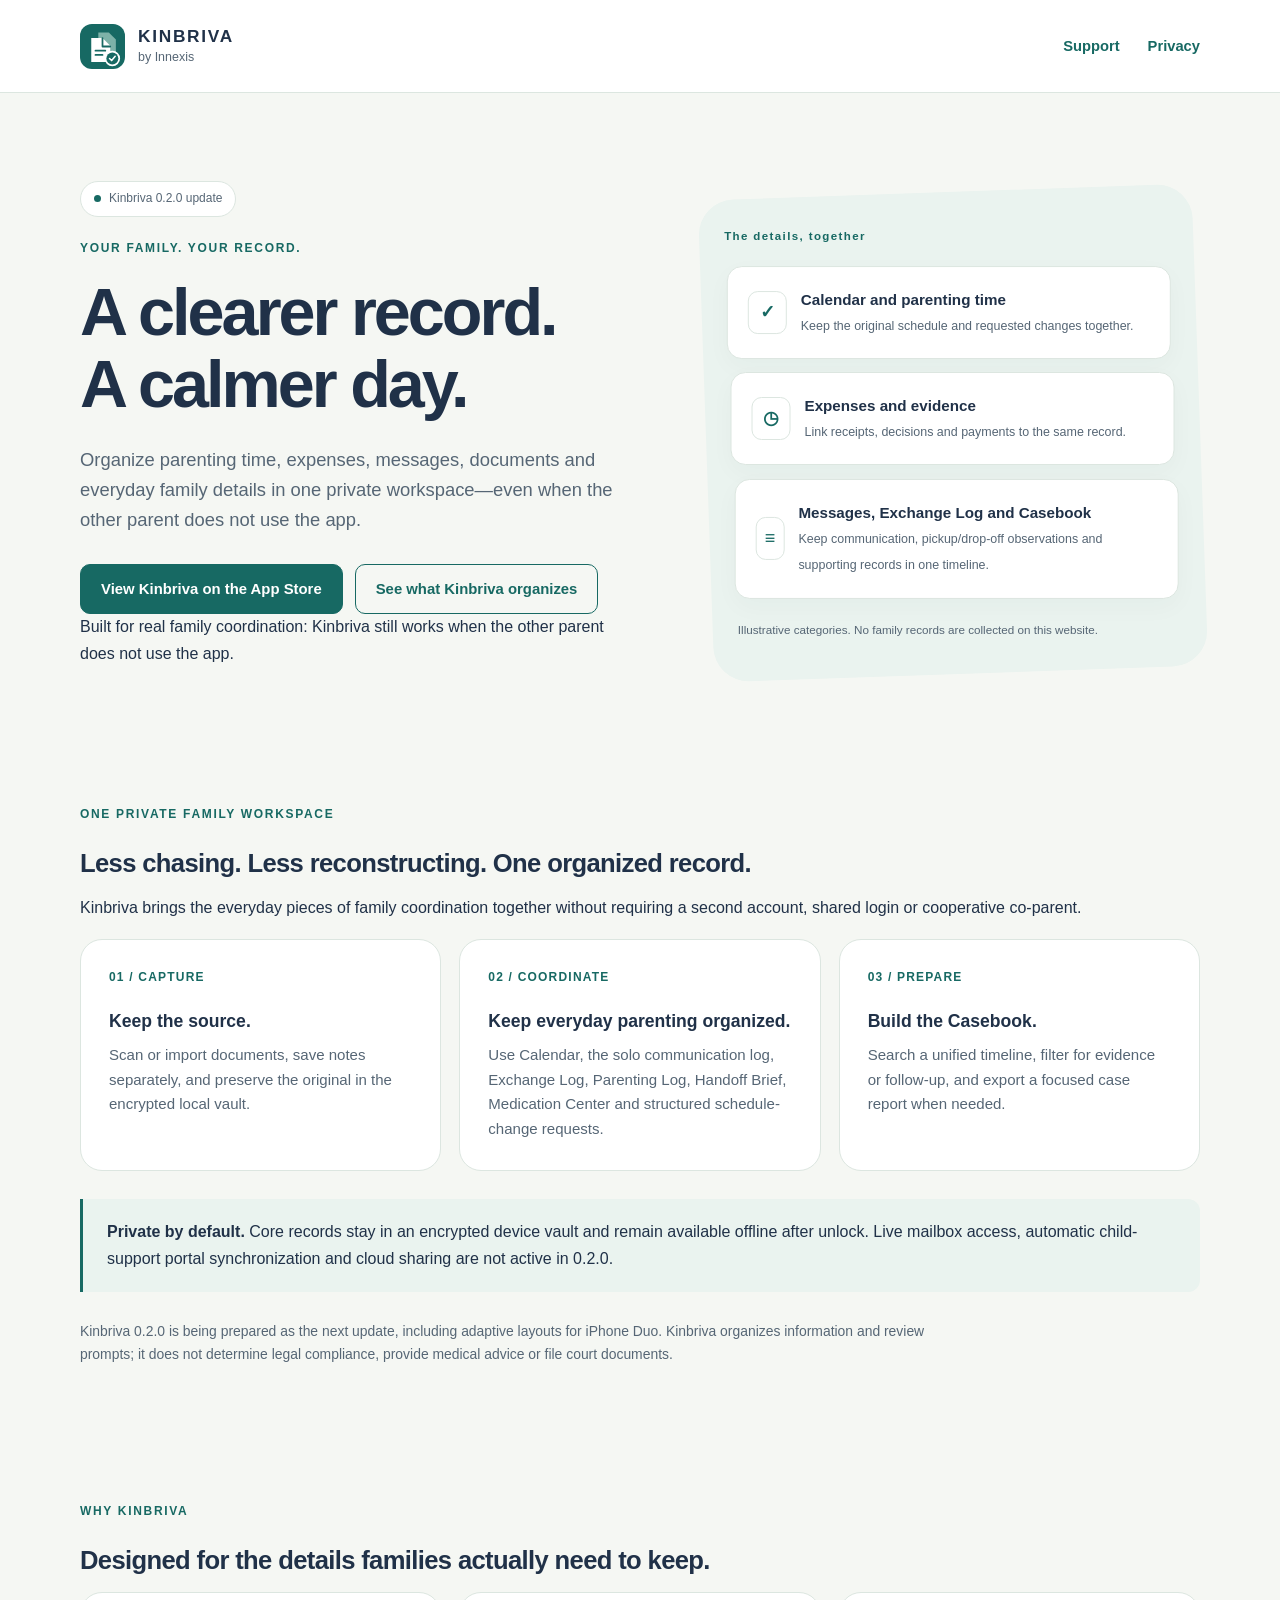
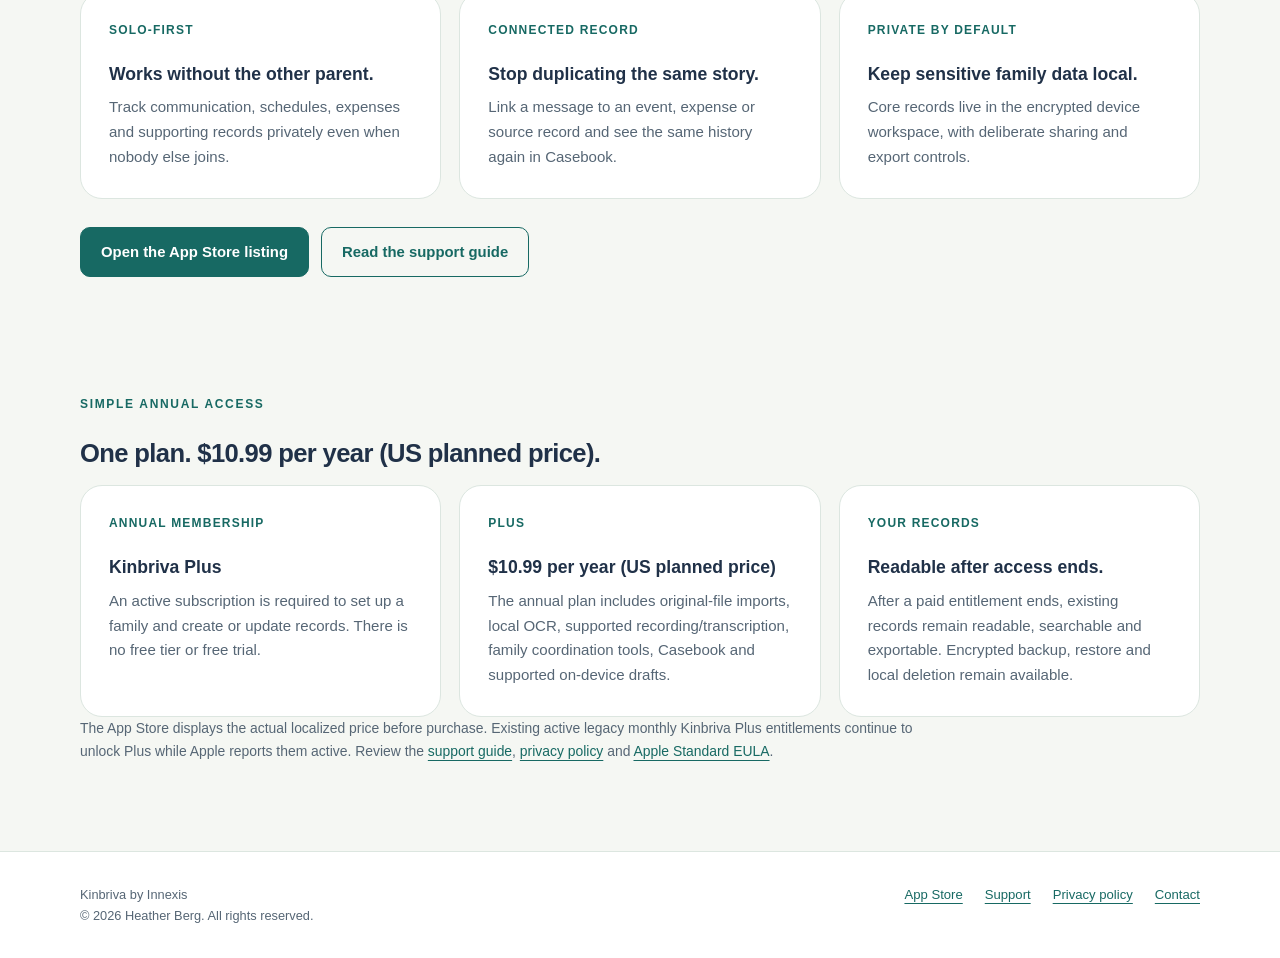
==== commit ff96b3bd: "Sync Kinbriva 0.2 acquisition index.html" ====
--- a/index.html
+++ b/index.html
@@ -1,7 +1,8 @@
 <!doctype html>
-<html lang="en"><head><meta charset="utf-8"><meta http-equiv="Content-Security-Policy" content="default-src 'none'; style-src 'self'; img-src 'self'; font-src 'self'; base-uri 'none'; form-action 'none'; upgrade-insecure-requests"><meta name="viewport" content="width=device-width,initial-scale=1"><meta name="description" content="Kinbriva by Innexis keeps family records, schedules, expenses and evidence organized in a private iPhone and iPad workspace."><meta name="theme-color" content="#176963"><title>Kinbriva by Innexis · A clearer family record</title><link rel="icon" href="brand.svg" type="image/svg+xml"><link rel="stylesheet" href="styles.css"></head>
+<html lang="en"><head><meta charset="utf-8"><meta http-equiv="Content-Security-Policy" content="default-src 'none'; style-src 'self'; img-src 'self'; font-src 'self'; base-uri 'none'; form-action 'none'; upgrade-insecure-requests"><meta name="viewport" content="width=device-width,initial-scale=1"><meta name="robots" content="index,follow,max-image-preview:large"><meta name="apple-itunes-app" content="app-id=6827794215"><meta name="description" content="Kinbriva is a private family record and co-parenting organizer for parenting time, communication, expenses, documents, exchange logs and case-ready exports—even when the other parent never joins."><meta property="og:title" content="Kinbriva · Your family record, your way"><meta property="og:description" content="Organize parenting time, messages, expenses, documents and evidence in one private iPhone and iPad workspace—even when the other parent never joins."><meta property="og:type" content="website"><meta property="og:url" content="https://hlberg1219.github.io/kinbriva-support/"><meta property="og:image" content="https://hlberg1219.github.io/kinbriva-support/brand.svg"><meta name="twitter:card" content="summary"><meta name="twitter:title" content="Kinbriva · Your family record, your way"><meta name="twitter:description" content="Private family organization, communication records, parenting time, expenses and evidence in one place."><link rel="canonical" href="https://hlberg1219.github.io/kinbriva-support/"><meta name="theme-color" content="#176963"><title>Kinbriva by Innexis · A clearer family record</title><link rel="icon" href="brand.svg" type="image/svg+xml"><link rel="stylesheet" href="styles.css"></head>
 <body><a class="skip" href="#main">Skip to content</a><header class="site-header"><div class="wrap header-inner"><a class="brand" href="./" aria-label="Kinbriva home"><img class="brand-icon" src="brand.svg" alt="" width="45" height="45"><span><strong>KINBRIVA</strong><small>by Innexis</small></span></a><nav class="site-nav" aria-label="Main"><a href="support/">Support</a><a href="privacy/">Privacy</a></nav></div></header>
-<main id="main"><div class="wrap"><section class="hero" aria-labelledby="hero-title"><div><span class="pill">Kinbriva 0.2.0 update</span><p class="eyebrow">Your family. Your record.</p><h1 id="hero-title">A clearer record.<br>A calmer day.</h1><p class="intro">Organize parenting time, expenses, messages, documents and everyday family details in one private workspace—even when the other parent does not use the app.</p><div class="actions"><a class="button primary" href="support/">Find app support</a><a class="button secondary" href="privacy/">Read the privacy policy</a></div></div><div class="record-stack" aria-label="Illustrative record categories"><p class="record-stack-label">The details, together</p><div class="sample-record"><span class="badge" aria-hidden="true">✓</span><span><strong>Calendar and parenting time</strong><small>Keep the original schedule and requested changes together.</small></span></div><div class="sample-record"><span class="badge" aria-hidden="true">◷</span><span><strong>Expenses and evidence</strong><small>Link receipts, decisions and payments to the same record.</small></span></div><div class="sample-record"><span class="badge" aria-hidden="true">≡</span><span><strong>Messages, Exchange Log and Casebook</strong><small>Keep communication, pickup/drop-off observations and supporting records in one timeline.</small></span></div><p class="sample-note">Illustrative categories. No family records are collected on this website.</p></div></section>
-<section class="section" aria-labelledby="features"><p class="eyebrow section-label">One private family workspace</p><h2 id="features">Make the record easier to follow.</h2><div class="feature-grid"><article class="card"><span class="number">01 / CAPTURE</span><h3>Keep the source.</h3><p>Scan or import documents, save notes separately, and preserve the original in the encrypted local vault.</p></article><article class="card"><span class="number">02 / COORDINATE</span><h3>Keep everyday parenting organized.</h3><p>Use Calendar, the solo communication log, Exchange Log, Parenting Log, Handoff Brief, Medication Center and structured schedule-change requests.</p></article><article class="card"><span class="number">03 / PREPARE</span><h3>Build the Casebook.</h3><p>Search a unified timeline, filter for evidence or follow-up, and export a focused case report when needed.</p></article></div><div class="notice"><p><strong>Private by default.</strong> Core records stay in an encrypted device vault and remain available offline after unlock. Live mailbox access, automatic child-support portal synchronization and cloud sharing are not active in 0.2.0.</p></div><p class="status-text">Kinbriva 0.2.0 is being prepared as the next update, including adaptive layouts for iPhone Duo. Kinbriva organizes information and review prompts; it does not determine legal compliance, provide medical advice or file court documents.</p></section>
+<main id="main"><div class="wrap"><section class="hero" aria-labelledby="hero-title"><div><span class="pill">Kinbriva 0.2.0 update</span><p class="eyebrow">Your family. Your record.</p><h1 id="hero-title">A clearer record.<br>A calmer day.</h1><p class="intro">Organize parenting time, expenses, messages, documents and everyday family details in one private workspace—even when the other parent does not use the app.</p><div class="actions"><a class="button primary" href="https://apps.apple.com/app/id6827794215" rel="noopener">View Kinbriva on the App Store</a><a class="button secondary" href="#features">See what Kinbriva organizes</a></div><p class="cta-note">Built for real family coordination: Kinbriva still works when the other parent does not use the app.</p></div><div class="record-stack" aria-label="Illustrative record categories"><p class="record-stack-label">The details, together</p><div class="sample-record"><span class="badge" aria-hidden="true">✓</span><span><strong>Calendar and parenting time</strong><small>Keep the original schedule and requested changes together.</small></span></div><div class="sample-record"><span class="badge" aria-hidden="true">◷</span><span><strong>Expenses and evidence</strong><small>Link receipts, decisions and payments to the same record.</small></span></div><div class="sample-record"><span class="badge" aria-hidden="true">≡</span><span><strong>Messages, Exchange Log and Casebook</strong><small>Keep communication, pickup/drop-off observations and supporting records in one timeline.</small></span></div><p class="sample-note">Illustrative categories. No family records are collected on this website.</p></div></section>
+<section class="section" aria-labelledby="features"><p class="eyebrow section-label">One private family workspace</p><h2 id="features">Less chasing. Less reconstructing. One organized record.</h2><p class="section-intro">Kinbriva brings the everyday pieces of family coordination together without requiring a second account, shared login or cooperative co-parent.</p><div class="feature-grid"><article class="card"><span class="number">01 / CAPTURE</span><h3>Keep the source.</h3><p>Scan or import documents, save notes separately, and preserve the original in the encrypted local vault.</p></article><article class="card"><span class="number">02 / COORDINATE</span><h3>Keep everyday parenting organized.</h3><p>Use Calendar, the solo communication log, Exchange Log, Parenting Log, Handoff Brief, Medication Center and structured schedule-change requests.</p></article><article class="card"><span class="number">03 / PREPARE</span><h3>Build the Casebook.</h3><p>Search a unified timeline, filter for evidence or follow-up, and export a focused case report when needed.</p></article></div><div class="notice"><p><strong>Private by default.</strong> Core records stay in an encrypted device vault and remain available offline after unlock. Live mailbox access, automatic child-support portal synchronization and cloud sharing are not active in 0.2.0.</p></div><p class="status-text">Kinbriva 0.2.0 is being prepared as the next update, including adaptive layouts for iPhone Duo. Kinbriva organizes information and review prompts; it does not determine legal compliance, provide medical advice or file court documents.</p></section>
+<section class="section trust-section" aria-labelledby="why-kinbriva"><p class="eyebrow section-label">Why Kinbriva</p><h2 id="why-kinbriva">Designed for the details families actually need to keep.</h2><div class="feature-grid"><article class="card"><span class="number">SOLO-FIRST</span><h3>Works without the other parent.</h3><p>Track communication, schedules, expenses and supporting records privately even when nobody else joins.</p></article><article class="card"><span class="number">CONNECTED RECORD</span><h3>Stop duplicating the same story.</h3><p>Link a message to an event, expense or source record and see the same history again in Casebook.</p></article><article class="card"><span class="number">PRIVATE BY DEFAULT</span><h3>Keep sensitive family data local.</h3><p>Core records live in the encrypted device workspace, with deliberate sharing and export controls.</p></article></div><div class="actions section-actions"><a class="button primary" href="https://apps.apple.com/app/id6827794215" rel="noopener">Open the App Store listing</a><a class="button secondary" href="support/">Read the support guide</a></div></section>
 <section class="section" aria-labelledby="pricing"><p class="eyebrow section-label">Simple annual access</p><h2 id="pricing">One plan. $10.99 per year (US planned price).</h2><div class="feature-grid"><article class="card"><span class="number">ANNUAL MEMBERSHIP</span><h3>Kinbriva Plus</h3><p>An active subscription is required to set up a family and create or update records. There is no free tier or free trial.</p></article><article class="card"><span class="number">PLUS</span><h3>$10.99 per year (US planned price)</h3><p>The annual plan includes original-file imports, local OCR, supported recording/transcription, family coordination tools, Casebook and supported on-device drafts.</p></article><article class="card"><span class="number">YOUR RECORDS</span><h3>Readable after access ends.</h3><p>After a paid entitlement ends, existing records remain readable, searchable and exportable. Encrypted backup, restore and local deletion remain available.</p></article></div><p class="status-text">The App Store displays the actual localized price before purchase. Existing active legacy monthly Kinbriva Plus entitlements continue to unlock Plus while Apple reports them active. Review the <a href="support/">support guide</a>, <a href="privacy/">privacy policy</a> and <a href="https://www.apple.com/legal/internet-services/itunes/dev/stdeula/">Apple Standard EULA</a>.</p></section></div></main>
-<footer class="site-footer"><div class="wrap footer-inner"><p>Kinbriva by Innexis<br>© 2026 Heather Berg. All rights reserved.</p><nav class="footer-links" aria-label="Footer"><a href="support/">Support</a><a href="privacy/">Privacy policy</a><a href="mailto:heather.knapp83@gmail.com?subject=Kinbriva%20support">Contact</a></nav></div></footer></body></html>
+<footer class="site-footer"><div class="wrap footer-inner"><p>Kinbriva by Innexis<br>© 2026 Heather Berg. All rights reserved.</p><nav class="footer-links" aria-label="Footer"><a href="https://apps.apple.com/app/id6827794215" rel="noopener">App Store</a><a href="support/">Support</a><a href="privacy/">Privacy policy</a><a href="mailto:heather.knapp83@gmail.com?subject=Kinbriva%20support">Contact</a></nav></div></footer></body></html>
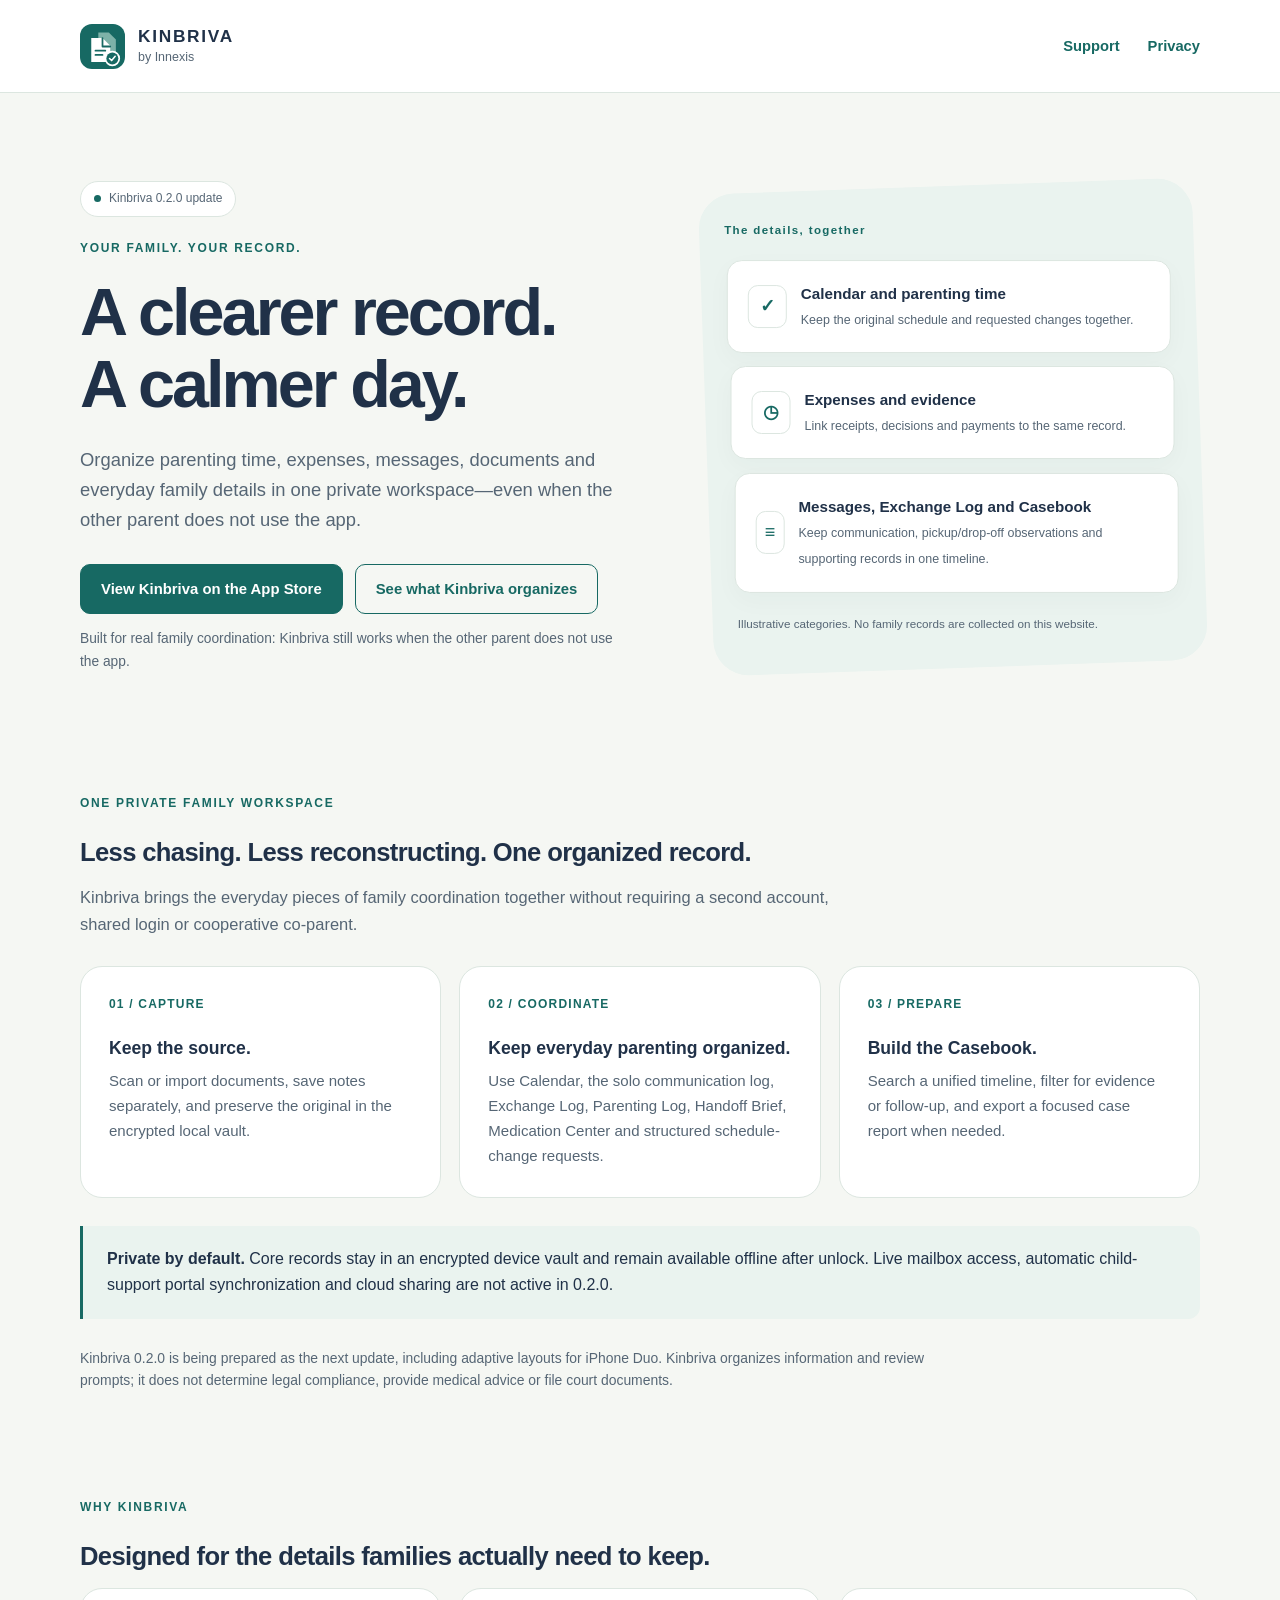
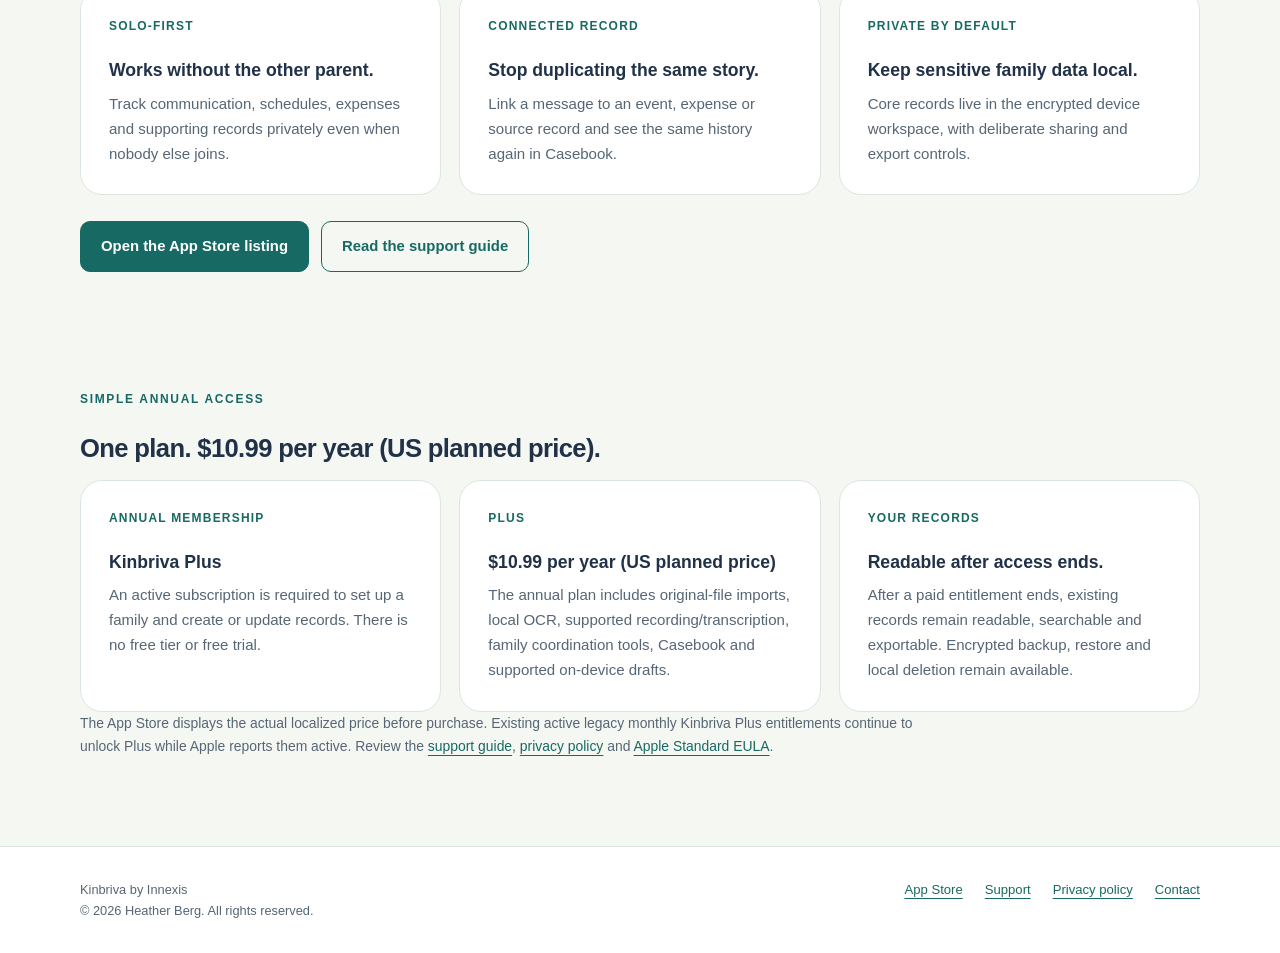
==== commit 596c2947: "Use Kinbriva app icon for social acquisition preview" ====
--- a/index.html
+++ b/index.html
@@ -1,5 +1,5 @@
 <!doctype html>
-<html lang="en"><head><meta charset="utf-8"><meta http-equiv="Content-Security-Policy" content="default-src 'none'; style-src 'self'; img-src 'self'; font-src 'self'; base-uri 'none'; form-action 'none'; upgrade-insecure-requests"><meta name="viewport" content="width=device-width,initial-scale=1"><meta name="robots" content="index,follow,max-image-preview:large"><meta name="apple-itunes-app" content="app-id=6827794215"><meta name="description" content="Kinbriva is a private family record and co-parenting organizer for parenting time, communication, expenses, documents, exchange logs and case-ready exports—even when the other parent never joins."><meta property="og:title" content="Kinbriva · Your family record, your way"><meta property="og:description" content="Organize parenting time, messages, expenses, documents and evidence in one private iPhone and iPad workspace—even when the other parent never joins."><meta property="og:type" content="website"><meta property="og:url" content="https://hlberg1219.github.io/kinbriva-support/"><meta property="og:image" content="https://hlberg1219.github.io/kinbriva-support/brand.svg"><meta name="twitter:card" content="summary"><meta name="twitter:title" content="Kinbriva · Your family record, your way"><meta name="twitter:description" content="Private family organization, communication records, parenting time, expenses and evidence in one place."><link rel="canonical" href="https://hlberg1219.github.io/kinbriva-support/"><meta name="theme-color" content="#176963"><title>Kinbriva by Innexis · A clearer family record</title><link rel="icon" href="brand.svg" type="image/svg+xml"><link rel="stylesheet" href="styles.css"></head>
+<html lang="en"><head><meta charset="utf-8"><meta http-equiv="Content-Security-Policy" content="default-src 'none'; style-src 'self'; img-src 'self'; font-src 'self'; base-uri 'none'; form-action 'none'; upgrade-insecure-requests"><meta name="viewport" content="width=device-width,initial-scale=1"><meta name="robots" content="index,follow,max-image-preview:large"><meta name="apple-itunes-app" content="app-id=6827794215"><meta name="description" content="Kinbriva is a private family record and co-parenting organizer for parenting time, communication, expenses, documents, exchange logs and case-ready exports—even when the other parent never joins."><meta property="og:title" content="Kinbriva · Your family record, your way"><meta property="og:description" content="Organize parenting time, messages, expenses, documents and evidence in one private iPhone and iPad workspace—even when the other parent never joins."><meta property="og:type" content="website"><meta property="og:url" content="https://hlberg1219.github.io/kinbriva-support/"><meta property="og:image" content="https://hlberg1219.github.io/kinbriva-support/app-icon.png"><meta name="twitter:card" content="summary"><meta name="twitter:title" content="Kinbriva · Your family record, your way"><meta name="twitter:description" content="Private family organization, communication records, parenting time, expenses and evidence in one place."><link rel="canonical" href="https://hlberg1219.github.io/kinbriva-support/"><meta name="theme-color" content="#176963"><title>Kinbriva by Innexis · A clearer family record</title><link rel="icon" href="brand.svg" type="image/svg+xml"><link rel="stylesheet" href="styles.css"></head>
 <body><a class="skip" href="#main">Skip to content</a><header class="site-header"><div class="wrap header-inner"><a class="brand" href="./" aria-label="Kinbriva home"><img class="brand-icon" src="brand.svg" alt="" width="45" height="45"><span><strong>KINBRIVA</strong><small>by Innexis</small></span></a><nav class="site-nav" aria-label="Main"><a href="support/">Support</a><a href="privacy/">Privacy</a></nav></div></header>
 <main id="main"><div class="wrap"><section class="hero" aria-labelledby="hero-title"><div><span class="pill">Kinbriva 0.2.0 update</span><p class="eyebrow">Your family. Your record.</p><h1 id="hero-title">A clearer record.<br>A calmer day.</h1><p class="intro">Organize parenting time, expenses, messages, documents and everyday family details in one private workspace—even when the other parent does not use the app.</p><div class="actions"><a class="button primary" href="https://apps.apple.com/app/id6827794215" rel="noopener">View Kinbriva on the App Store</a><a class="button secondary" href="#features">See what Kinbriva organizes</a></div><p class="cta-note">Built for real family coordination: Kinbriva still works when the other parent does not use the app.</p></div><div class="record-stack" aria-label="Illustrative record categories"><p class="record-stack-label">The details, together</p><div class="sample-record"><span class="badge" aria-hidden="true">✓</span><span><strong>Calendar and parenting time</strong><small>Keep the original schedule and requested changes together.</small></span></div><div class="sample-record"><span class="badge" aria-hidden="true">◷</span><span><strong>Expenses and evidence</strong><small>Link receipts, decisions and payments to the same record.</small></span></div><div class="sample-record"><span class="badge" aria-hidden="true">≡</span><span><strong>Messages, Exchange Log and Casebook</strong><small>Keep communication, pickup/drop-off observations and supporting records in one timeline.</small></span></div><p class="sample-note">Illustrative categories. No family records are collected on this website.</p></div></section>
 <section class="section" aria-labelledby="features"><p class="eyebrow section-label">One private family workspace</p><h2 id="features">Less chasing. Less reconstructing. One organized record.</h2><p class="section-intro">Kinbriva brings the everyday pieces of family coordination together without requiring a second account, shared login or cooperative co-parent.</p><div class="feature-grid"><article class="card"><span class="number">01 / CAPTURE</span><h3>Keep the source.</h3><p>Scan or import documents, save notes separately, and preserve the original in the encrypted local vault.</p></article><article class="card"><span class="number">02 / COORDINATE</span><h3>Keep everyday parenting organized.</h3><p>Use Calendar, the solo communication log, Exchange Log, Parenting Log, Handoff Brief, Medication Center and structured schedule-change requests.</p></article><article class="card"><span class="number">03 / PREPARE</span><h3>Build the Casebook.</h3><p>Search a unified timeline, filter for evidence or follow-up, and export a focused case report when needed.</p></article></div><div class="notice"><p><strong>Private by default.</strong> Core records stay in an encrypted device vault and remain available offline after unlock. Live mailbox access, automatic child-support portal synchronization and cloud sharing are not active in 0.2.0.</p></div><p class="status-text">Kinbriva 0.2.0 is being prepared as the next update, including adaptive layouts for iPhone Duo. Kinbriva organizes information and review prompts; it does not determine legal compliance, provide medical advice or file court documents.</p></section>
--- a/styles.css
+++ b/styles.css
@@ -1,2 +1,4 @@
 :root{color-scheme:light;--ink:#203148;--muted:#566675;--teal:#176963;--teal-dark:#0e504b;--line:#dce6e0;--paper:#fff;--wash:#f5f7f3;--mint:#eaf3ef;--radius:22px}
 *{box-sizing:border-box}html{scroll-behavior:smooth}body{margin:0;background:var(--wash);color:var(--ink);font:16px/1.65 -apple-system,BlinkMacSystemFont,"Segoe UI",sans-serif}a{color:var(--teal);text-underline-offset:4px}a:hover{color:var(--teal-dark)}a:focus-visible,summary:focus-visible{outline:3px solid #b97e19;outline-offset:5px;border-radius:3px}h1,h2,h3,p{margin-top:0}h1{font-size:clamp(2.6rem,5.2vw,4.4rem);line-height:1.08;letter-spacing:-.045em;margin-bottom:24px}h2{font-size:1.6rem;line-height:1.25;letter-spacing:-.025em;margin-bottom:15px}h3{font-size:1.1rem;line-height:1.35;margin-bottom:9px}p{margin-bottom:18px}ul,ol{padding-left:1.35rem}li{padding-left:5px;margin:8px 0}.wrap{width:min(1120px,calc(100% - 56px));margin:auto}.skip{position:absolute;left:16px;top:-90px;padding:10px 20px;background:var(--ink);color:white;z-index:5}.skip:focus{top:12px;color:white}.site-header{border-bottom:1px solid var(--line);background:var(--paper)}.header-inner{min-height:92px;display:flex;align-items:center;justify-content:space-between;gap:24px}.brand{display:flex;align-items:center;gap:13px;text-decoration:none;color:var(--ink)}.brand-icon{width:45px;height:45px;display:block}.brand strong{display:block;font-size:1.08rem;letter-spacing:.1em;line-height:1.3}.brand small{display:block;color:var(--muted);font-size:.78rem;line-height:1.5}.site-nav{display:flex;gap:28px;align-items:center}.site-nav a{font-size:.92rem;text-decoration:none;font-weight:600}.site-nav a[aria-current=page]{text-decoration:underline;text-decoration-thickness:2px}.eyebrow{text-transform:uppercase;letter-spacing:.14em;color:var(--teal);font-size:.75rem;font-weight:750;line-height:1.5;margin-bottom:20px}.hero{padding:88px 0 72px;display:grid;grid-template-columns:1.05fr .95fr;gap:80px;align-items:center}.hero .intro{font-size:1.15rem;color:var(--muted);max-width:39rem}.pill{display:inline-flex;align-items:center;gap:8px;border:1px solid var(--line);background:var(--paper);border-radius:50px;padding:7px 13px;font-size:.75rem;color:var(--muted);margin-bottom:22px}.pill:before{content:"";width:7px;height:7px;background:var(--teal);border-radius:100%}.actions{display:flex;gap:12px;flex-wrap:wrap;margin-top:28px}.button{padding:12px 20px;border-radius:10px;text-decoration:none;font-size:.93rem;font-weight:650;border:1px solid var(--teal);display:inline-block}.button.primary{color:white;background:var(--teal)}.button.primary:hover{background:var(--teal-dark)}.button.secondary{background:transparent}.record-stack{position:relative;padding:35px 25px;background:var(--mint);border-radius:35px;transform:rotate(-2deg)}.record-stack>*{transform:rotate(2deg)}.record-stack-label{font-size:.72rem;font-weight:750;letter-spacing:.12em;color:var(--teal);margin:0 0 20px}.sample-record{display:flex;align-items:center;gap:14px;background:white;border:1px solid #dce6e0;box-shadow:0 8px 25px #20314808;padding:20px;border-radius:15px;margin:13px 0}.sample-record .badge{width:39px;height:43px;border:1px solid var(--line);border-radius:10px;display:grid;place-items:center;font-size:18px;color:var(--teal);font-weight:600}.sample-record strong{font-size:.95rem;display:block}.sample-record small{color:var(--muted);font-size:.78rem}.sample-note{color:var(--muted);font-size:.73rem;margin:21px 0 0}.section{padding:48px 0 70px}.section-label{margin-bottom:25px}.feature-grid{display:grid;grid-template-columns:repeat(3,1fr);gap:18px}.card{padding:28px;background:white;border:1px solid var(--line);border-radius:var(--radius)}.card p{font-size:.94rem;color:var(--muted);margin-bottom:0}.number{font-size:.75rem;font-weight:750;color:var(--teal);letter-spacing:.1em;display:block;margin-bottom:22px}.notice{border-left:3px solid var(--teal);background:var(--mint);border-radius:0 12px 12px 0;padding:20px 24px;margin:28px 0}.notice p:last-child{margin-bottom:0}.status-text{font-size:.87rem;color:var(--muted);max-width:54rem}.page-top{padding:64px 0 30px}.page-top h1{font-size:clamp(2.5rem,5vw,3.6rem)}.page-top .intro{font-size:1.1rem;color:var(--muted);max-width:46rem}.document{max-width:780px;margin:0 auto;padding:0 0 75px}.document section{padding:27px 0;border-bottom:1px solid var(--line)}.document section:last-child{border-bottom:0}.document h2{font-size:1.35rem}.document p,.document li{font-size:1rem}.document .meta{font-size:.85rem;color:var(--muted)}.support-layout{display:grid;grid-template-columns:1.7fr 1fr;gap:40px;align-items:start;padding-bottom:75px}.support-layout h2{margin-top:36px}.support-layout h2:first-child{margin-top:0}.support-aside{position:sticky;top:25px}.support-aside p{font-size:.9rem}.support-aside .button{margin:6px 0 10px}details{padding:21px 0;border-bottom:1px solid var(--line)}summary{cursor:pointer;font-weight:650;font-size:1.02rem;padding-right:16px}details p{padding-top:15px;margin-bottom:0;color:var(--muted);font-size:.95rem}.site-footer{padding:32px 0;background:var(--paper);border-top:1px solid var(--line)}.footer-inner{display:flex;justify-content:space-between;gap:25px}.footer-inner p{margin:0;font-size:.8rem;color:var(--muted)}.footer-links{display:flex;gap:22px;font-size:.82rem}.lead-link{font-weight:600}.muted{color:var(--muted)}.content-link{overflow-wrap:anywhere}@media(max-width:800px){.hero{gap:35px;padding-top:56px;grid-template-columns:1fr}.record-stack{margin:5px 15px 0}.feature-grid{grid-template-columns:1fr}.support-layout{grid-template-columns:1fr}.support-aside{position:static}.footer-inner{flex-direction:column}.section{padding-top:25px}.page-top{padding-top:44px}}@media(max-width:480px){.wrap{width:calc(100% - 36px)}.site-nav{gap:17px}.header-inner{min-height:84px;gap:16px}.brand-icon{width:36px;height:36px}.brand strong{font-size:.91rem}.brand small{font-size:.68rem}.site-nav a{font-size:.8rem}.hero{padding-bottom:42px}.actions .button{width:100%;text-align:center}.record-stack{padding:23px 16px}.card{padding:24px}.page-top h1{font-size:2.45rem}.footer-links{flex-wrap:wrap}}@media(prefers-reduced-motion:reduce){html{scroll-behavior:auto}}@media print{.site-header,.site-footer,.actions,.support-aside{display:none}body{background:#fff;color:#000}.wrap{width:100%}.document{max-width:none}.page-top{padding-top:0}.document section{break-inside:avoid}a{color:inherit}.notice{background:transparent}}
+
+.cta-note{margin:14px 0 0;font-size:.86rem;color:var(--muted);max-width:38rem}.section-intro{max-width:48rem;color:var(--muted);font-size:1.03rem;margin-bottom:28px}.trust-section{padding-top:18px}.section-actions{margin-top:26px}
